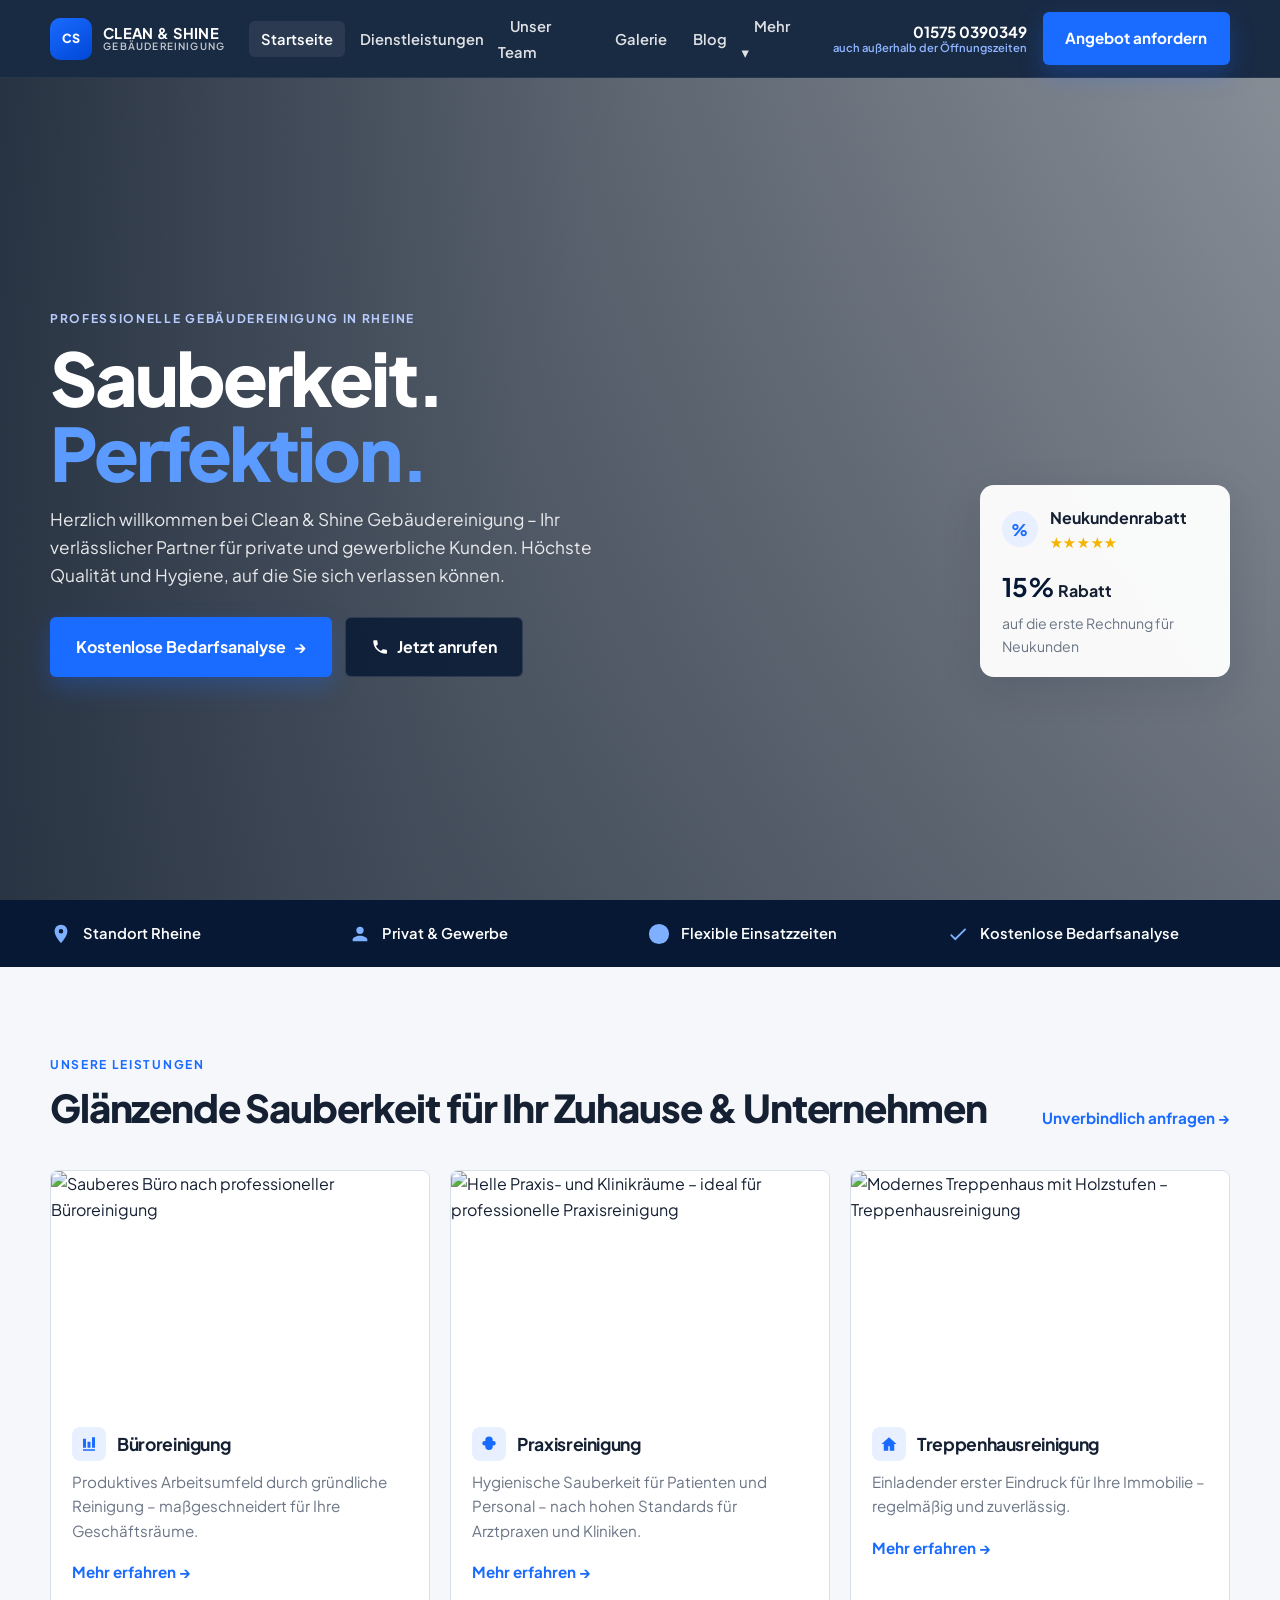
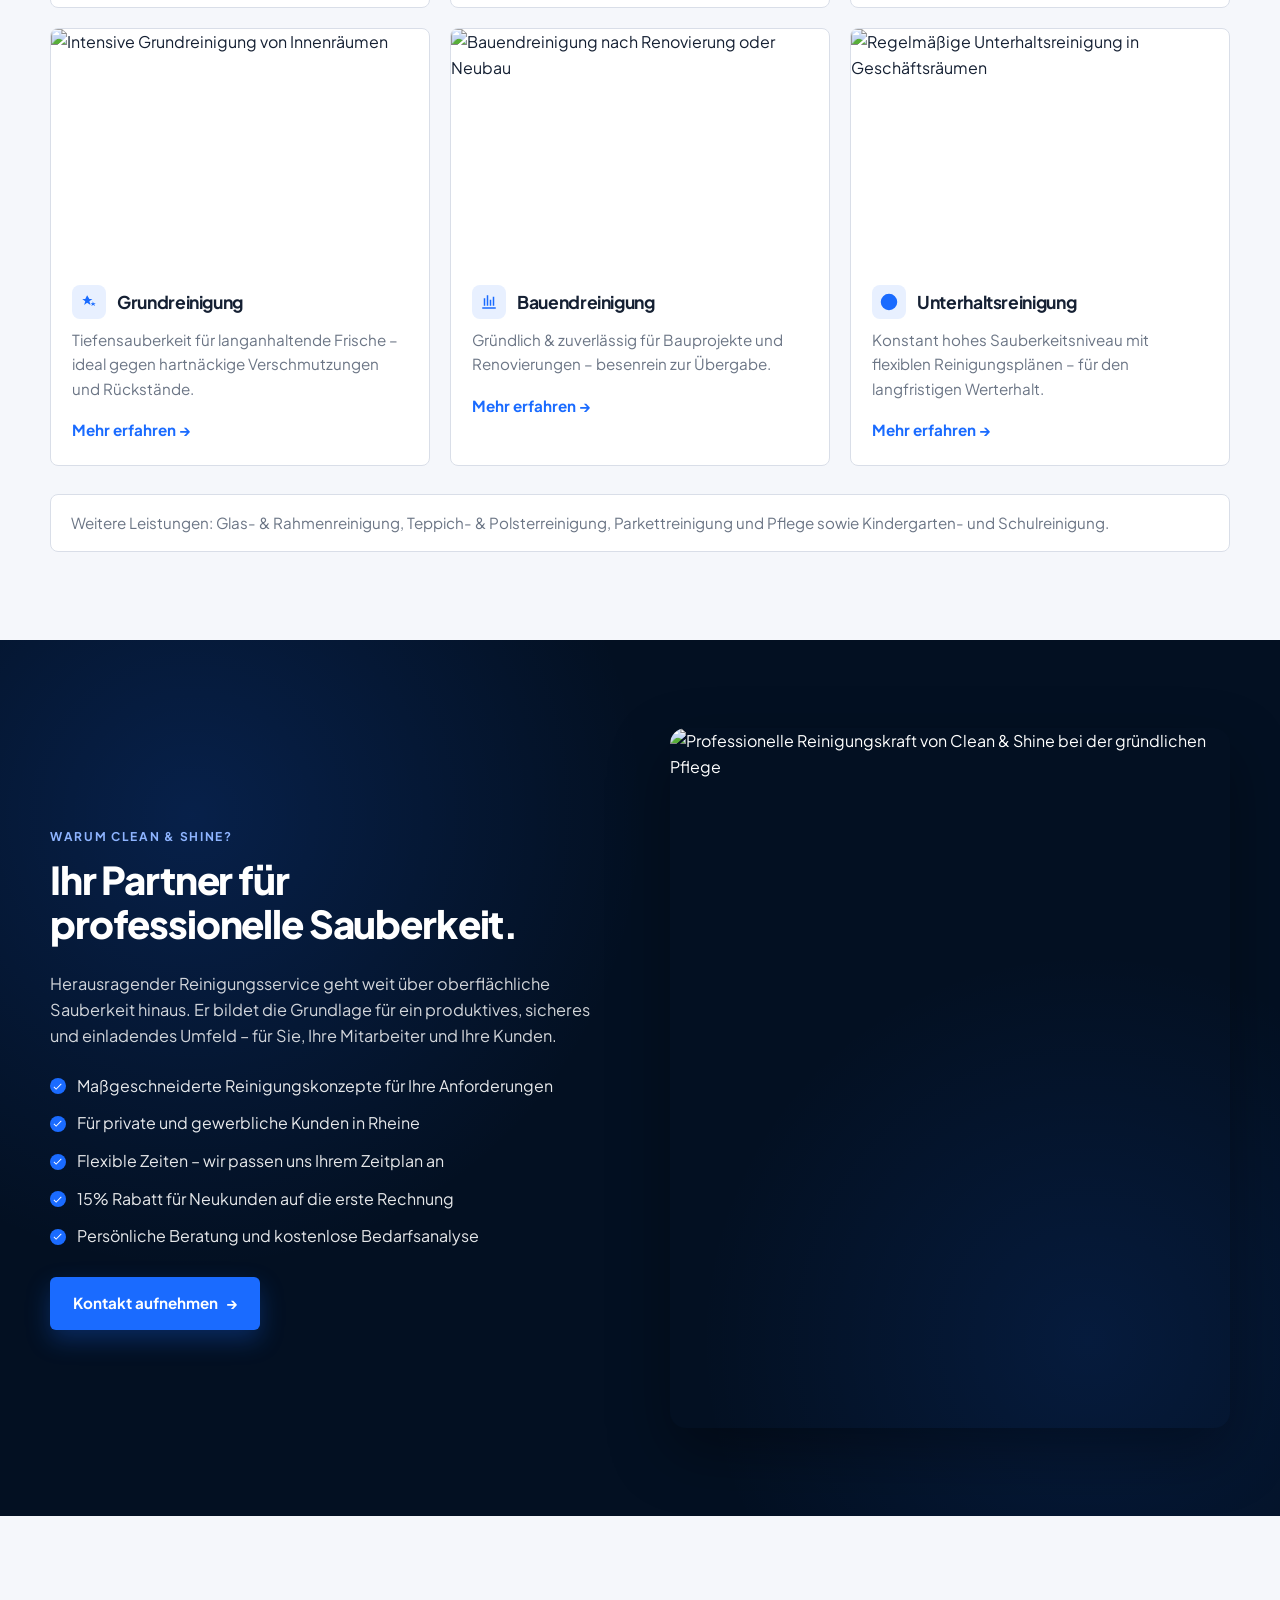
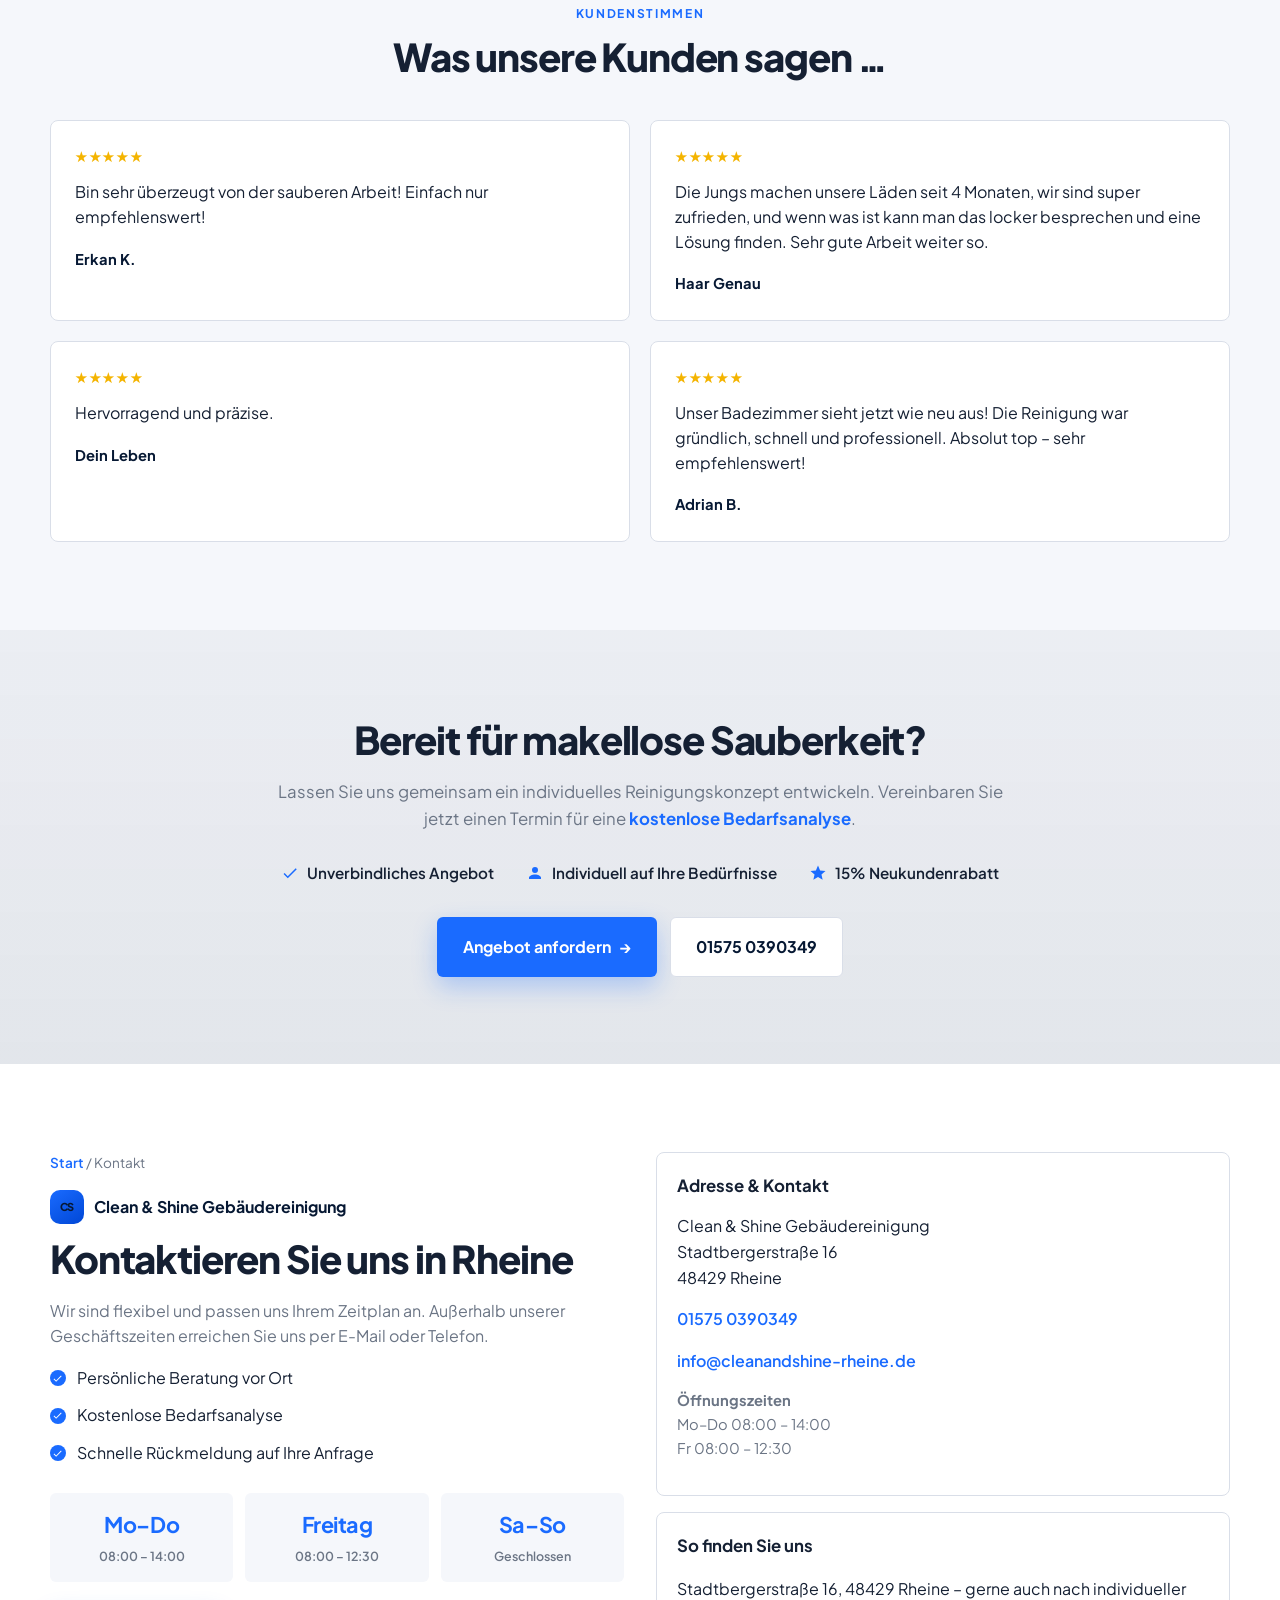
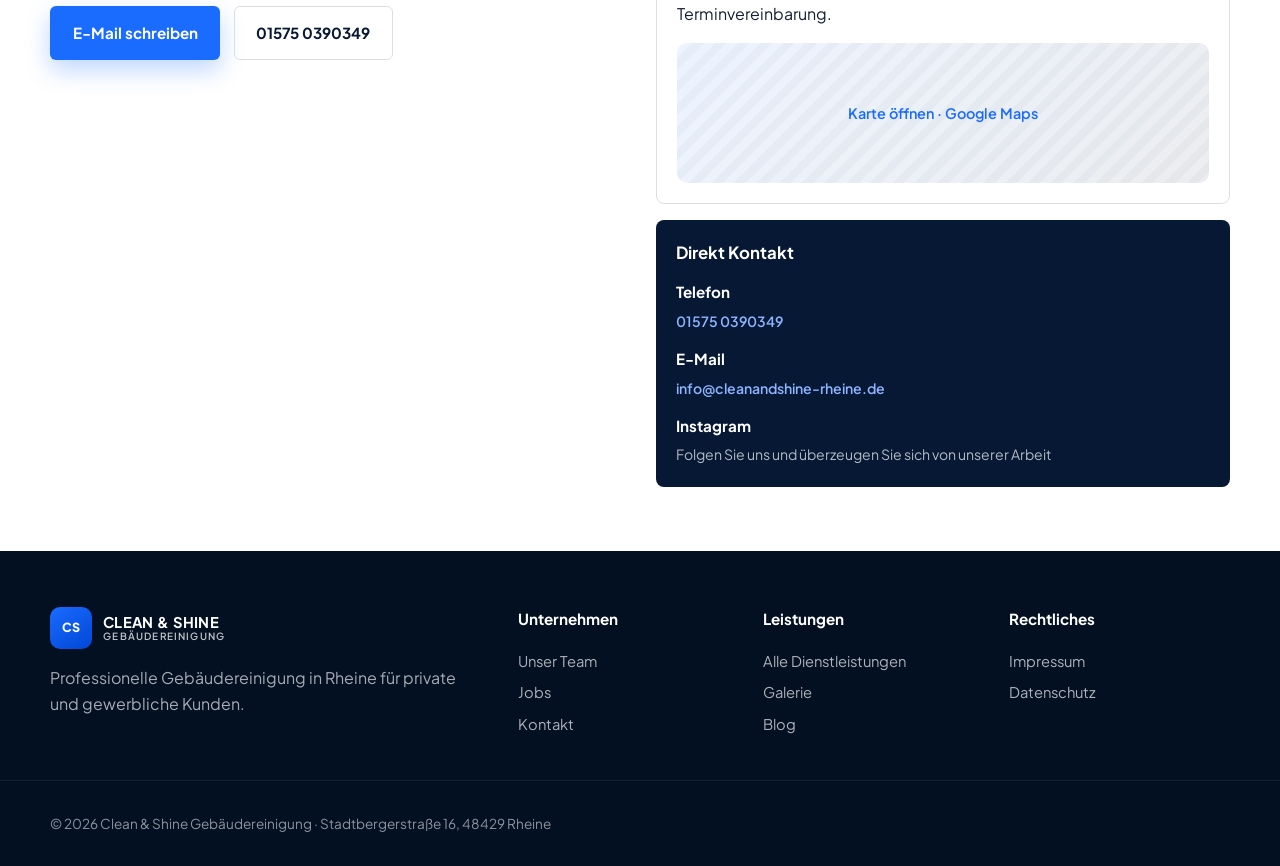
==== index.html @ 0c648551 "Initial Clean & Shine static website for Rheine. Co-authored-by: Cursor <cursoragent@cursor.com>" ====
<!DOCTYPE html>
<html lang="de">
<head>
  <meta charset="UTF-8">
  <meta name="viewport" content="width=device-width, initial-scale=1.0">
  <title>Clean &amp; Shine Gebäudereinigung Rheine | Professionelle Reinigung</title>
  <meta name="description" content="Clean &amp; Shine Gebäudereinigung in Rheine – Büro-, Praxis-, Treppenhaus-, Grund- und Bauendreinigung für private und gewerbliche Kunden. 15% Neukundenrabatt. Kostenlose Bedarfsanalyse.">
  <meta name="robots" content="index, follow">
  <link rel="canonical" href="https://www.cleanandshine-rheine.de/">
  <meta property="og:title" content="Clean &amp; Shine Gebäudereinigung Rheine | Sauberkeit. Perfektion.">
  <meta property="og:description" content="Professionelle Gebäudereinigung in Rheine für private und gewerbliche Kunden. Kostenlose Bedarfsanalyse anfordern.">
  <meta property="og:type" content="website">
  <meta property="og:locale" content="de_DE">
  <link rel="preconnect" href="https://fonts.googleapis.com">
  <link rel="preconnect" href="https://fonts.gstatic.com" crossorigin>
  <link href="https://fonts.googleapis.com/css2?family=Plus+Jakarta+Sans:wght@400;500;600;700;800&display=swap" rel="stylesheet">
  <link rel="stylesheet" href="css/styles.css">
</head>
<body>
  <a class="skip-link" href="#main">Zum Inhalt springen</a>

  <header class="site-header" id="top">
    <div class="container header-inner">
      <a class="logo" href="index.html" aria-label="Clean &amp; Shine Startseite">
        <span class="logo-mark" aria-hidden="true">CS</span>
        <span class="logo-text">
          <strong>CLEAN &amp; SHINE</strong>
          <span>GEBÄUDEREINIGUNG</span>
        </span>
      </a>

      <button class="nav-toggle" type="button" aria-expanded="false" aria-controls="mobile-panel" aria-label="Menü öffnen">
        <span></span><span></span><span></span>
      </button>

      <div class="mobile-panel" id="mobile-panel">
        <nav class="site-nav" id="site-nav" aria-label="Hauptnavigation">
          <ul>
            <li><a href="index.html" class="is-active">Startseite</a></li>
            <li><a href="dienstleistungen.html">Dienstleistungen</a></li>
            <li><a href="unser-team.html">Unser Team</a></li>
            <li><a href="galerie.html">Galerie</a></li>
            <li><a href="blog.html">Blog</a></li>
            <li class="has-dropdown">
              <a href="kontakt.html">Mehr <span aria-hidden="true">▾</span></a>
              <ul class="dropdown">
                <li><a href="jobs.html">Jobs</a></li>
                <li><a href="kontakt.html">Kontakt</a></li>
                <li><a href="impressum.html">Impressum</a></li>
                <li><a href="datenschutz.html">Datenschutz</a></li>
              </ul>
            </li>
          </ul>
        </nav>

        <div class="header-cta">
          <a class="header-phone" href="tel:+4915750390349">
            <span class="header-phone-number">01575 0390349</span>
            <span class="header-phone-note">auch außerhalb der Öffnungszeiten</span>
          </a>
          <a class="btn btn-primary" href="kontakt.html">Angebot anfordern</a>
        </div>
      </div>
    </div>
  </header>

  <main id="main">
    <section class="hero" aria-labelledby="hero-title">
      <div class="hero-media" aria-hidden="true">
        <img
          src="https://images.unsplash.com/photo-1497366754035-f200968a6e72?auto=format&fit=crop&w=2200&q=80"
          alt=""
          width="2200"
          height="1320"
          fetchpriority="high"
        >
        <div class="hero-overlay"></div>
      </div>

      <div class="container hero-content">
        <div class="hero-copy">
          <p class="eyebrow">Professionelle Gebäudereinigung in Rheine</p>
          <h1 id="hero-title">Sauberkeit. <em>Perfektion.</em></h1>
          <p class="hero-lead">
            Herzlich willkommen bei Clean &amp; Shine Gebäudereinigung – Ihr verlässlicher Partner
            für private und gewerbliche Kunden. Höchste Qualität und Hygiene, auf die Sie sich verlassen können.
          </p>
          <div class="hero-actions">
            <a class="btn btn-primary btn-lg" href="kontakt.html">Kostenlose Bedarfsanalyse <span aria-hidden="true">→</span></a>
            <a class="btn btn-dark btn-lg" href="tel:+4915750390349">
              <svg width="18" height="18" viewBox="0 0 24 24" fill="none" aria-hidden="true"><path d="M6.6 10.8c1.4 2.8 3.8 5.1 6.6 6.6l2.2-2.2c.3-.3.7-.4 1.1-.2 1.2.4 2.5.6 3.8.6.6 0 1 .4 1 1V20c0 .6-.4 1-1 1C10.6 21 3 13.4 3 4c0-.6.4-1 1-1h3.5c.6 0 1 .4 1 1 0 1.3.2 2.6.6 3.8.1.4 0 .8-.3 1.1L6.6 10.8z" fill="currentColor"/></svg>
              Jetzt anrufen
            </a>
          </div>
        </div>

        <aside class="review-card" aria-label="Neukundenangebot">
          <div class="review-card-top">
            <span class="google-g offer-mark" aria-hidden="true">%</span>
            <div>
              <strong>Neukundenrabatt</strong>
              <div class="stars" aria-label="5 von 5 Sternen">★★★★★</div>
            </div>
          </div>
          <p class="review-score"><span>15%</span> Rabatt</p>
          <p class="review-count">auf die erste Rechnung für Neukunden</p>
        </aside>
      </div>
    </section>

    <section class="trust-bar" aria-label="Highlights">
      <div class="container trust-grid trust-grid-4">
        <div class="trust-item">
          <svg viewBox="0 0 24 24" aria-hidden="true"><path d="M12 2C8.1 2 5 5.1 5 9c0 5.3 7 13 7 13s7-7.7 7-13c0-3.9-3.1-7-7-7zm0 9.5A2.5 2.5 0 1 1 14.5 9 2.5 2.5 0 0 1 12 11.5z"/></svg>
          <span>Standort Rheine</span>
        </div>
        <div class="trust-item">
          <svg viewBox="0 0 24 24" aria-hidden="true"><path d="M12 12a4 4 0 1 0-4-4 4 4 0 0 0 4 4zm0 2c-4 0-8 2-8 4v2h16v-2c0-2-4-4-8-4z"/></svg>
          <span>Privat &amp; Gewerbe</span>
        </div>
        <div class="trust-item">
          <svg viewBox="0 0 24 24" aria-hidden="true"><path d="M12 1a11 11 0 1 0 11 11A11 11 0 0 0 12 1zm1 11.6V6h-2v8h6v-2z"/></svg>
          <span>Flexible Einsatzzeiten</span>
        </div>
        <div class="trust-item">
          <svg viewBox="0 0 24 24" aria-hidden="true"><path d="M9 16.2 4.8 12l-1.4 1.4L9 19 21 7l-1.4-1.4z"/></svg>
          <span>Kostenlose Bedarfsanalyse</span>
        </div>
      </div>
    </section>

    <section class="services section" id="leistungen" aria-labelledby="services-title">
      <div class="container">
        <div class="section-head">
          <div>
            <p class="eyebrow">Unsere Leistungen</p>
            <h2 id="services-title">Glänzende Sauberkeit für Ihr Zuhause &amp; Unternehmen</h2>
          </div>
          <a class="text-link" href="kontakt.html">Unverbindlich anfragen <span aria-hidden="true">→</span></a>
        </div>

        <div class="services-grid">
          <article class="service-card">
            <div class="service-image">
              <img src="https://images.unsplash.com/photo-1497366216548-37526070297c?auto=format&fit=crop&w=800&q=80" alt="Sauberes Büro nach professioneller Büroreinigung" width="800" height="520" loading="lazy">
            </div>
            <div class="service-body">
              <div class="service-title-row">
                <span class="service-icon" aria-hidden="true">
                  <svg viewBox="0 0 24 24"><path d="M4 19h16v2H4v-2zm0-2h4V5H4v12zm6 0h4V9h-4v8zm6 0h4V3h-4v14z"/></svg>
                </span>
                <h3>Büroreinigung</h3>
              </div>
              <p>Produktives Arbeitsumfeld durch gründliche Reinigung – maßgeschneidert für Ihre Geschäftsräume.</p>
              <a class="text-link" href="kontakt.html">Mehr erfahren <span aria-hidden="true">→</span></a>
            </div>
          </article>

          <article class="service-card">
            <div class="service-image">
              <img src="https://images.unsplash.com/photo-1519494026892-80bbd2d6fd0d?auto=format&fit=crop&w=800&q=80" alt="Helle Praxis- und Klinikräume – ideal für professionelle Praxisreinigung" width="800" height="520" loading="lazy">
            </div>
            <div class="service-body">
              <div class="service-title-row">
                <span class="service-icon" aria-hidden="true">
                  <svg viewBox="0 0 24 24"><path d="M12 2a5 5 0 0 1 5 5v1h1a3 3 0 0 1 0 6h-1v1a5 5 0 0 1-10 0v-1H6a3 3 0 0 1 0-6h1V7a5 5 0 0 1 5-5z"/></svg>
                </span>
                <h3>Praxisreinigung</h3>
              </div>
              <p>Hygienische Sauberkeit für Patienten und Personal – nach hohen Standards für Arztpraxen und Kliniken.</p>
              <a class="text-link" href="kontakt.html">Mehr erfahren <span aria-hidden="true">→</span></a>
            </div>
          </article>

          <article class="service-card">
            <div class="service-image">
              <img src="https://images.pexels.com/photos/11884001/pexels-photo-11884001.jpeg?auto=compress&cs=tinysrgb&w=800" alt="Modernes Treppenhaus mit Holzstufen – Treppenhausreinigung" width="800" height="520" loading="lazy">
            </div>
            <div class="service-body">
              <div class="service-title-row">
                <span class="service-icon" aria-hidden="true">
                  <svg viewBox="0 0 24 24"><path d="M12 3 2 12h3v9h6v-6h2v6h6v-9h3L12 3z"/></svg>
                </span>
                <h3>Treppenhausreinigung</h3>
              </div>
              <p>Einladender erster Eindruck für Ihre Immobilie – regelmäßig und zuverlässig.</p>
              <a class="text-link" href="kontakt.html">Mehr erfahren <span aria-hidden="true">→</span></a>
            </div>
          </article>

          <article class="service-card">
            <div class="service-image">
              <img src="https://images.unsplash.com/photo-1584622650111-993a426fbf0a?auto=format&fit=crop&w=800&q=80" alt="Intensive Grundreinigung von Innenräumen" width="800" height="520" loading="lazy">
            </div>
            <div class="service-body">
              <div class="service-title-row">
                <span class="service-icon" aria-hidden="true">
                  <svg viewBox="0 0 24 24"><path d="M9.5 3 7 8H3l4 3-1.5 5L9.5 13 14 16l-1.5-5 4-3h-4L9.5 3zm7.5 8 1.2 2.5H21l-2 1.5.8 2.5-2.3-1.7-2.3 1.7.8-2.5-2-1.5h2.8L17 11z"/></svg>
                </span>
                <h3>Grundreinigung</h3>
              </div>
              <p>Tiefensauberkeit für langanhaltende Frische – ideal gegen hartnäckige Verschmutzungen und Rückstände.</p>
              <a class="text-link" href="kontakt.html">Mehr erfahren <span aria-hidden="true">→</span></a>
            </div>
          </article>

          <article class="service-card">
            <div class="service-image">
              <img src="https://images.unsplash.com/photo-1504307651254-35680f356dfd?auto=format&fit=crop&w=800&q=80" alt="Bauendreinigung nach Renovierung oder Neubau" width="800" height="520" loading="lazy">
            </div>
            <div class="service-body">
              <div class="service-title-row">
                <span class="service-icon" aria-hidden="true">
                  <svg viewBox="0 0 24 24"><path d="M3 21h18v-2H3v2zm2-4h2V7H5v10zm4 0h2V3H9v14zm4 0h2V9h-2v8zm4 0h2V5h-2v12z"/></svg>
                </span>
                <h3>Bauendreinigung</h3>
              </div>
              <p>Gründlich &amp; zuverlässig für Bauprojekte und Renovierungen – besenrein zur Übergabe.</p>
              <a class="text-link" href="kontakt.html">Mehr erfahren <span aria-hidden="true">→</span></a>
            </div>
          </article>

          <article class="service-card">
            <div class="service-image">
              <img src="https://images.unsplash.com/photo-1628177142898-93e36e4e3a50?auto=format&fit=crop&w=800&q=80" alt="Regelmäßige Unterhaltsreinigung in Geschäftsräumen" width="800" height="520" loading="lazy">
            </div>
            <div class="service-body">
              <div class="service-title-row">
                <span class="service-icon" aria-hidden="true">
                  <svg viewBox="0 0 24 24"><path d="M12 1a11 11 0 1 0 11 11A11 11 0 0 0 12 1zm1 11.6V6h-2v8h6v-2z"/></svg>
                </span>
                <h3>Unterhaltsreinigung</h3>
              </div>
              <p>Konstant hohes Sauberkeitsniveau mit flexiblen Reinigungsplänen – für den langfristigen Werterhalt.</p>
              <a class="text-link" href="kontakt.html">Mehr erfahren <span aria-hidden="true">→</span></a>
            </div>
          </article>
        </div>

        <div class="services-extra">
          <p>Weitere Leistungen: Glas- &amp; Rahmenreinigung, Teppich- &amp; Polsterreinigung, Parkettreinigung und Pflege sowie Kindergarten- und Schulreinigung.</p>
        </div>
      </div>
    </section>

    <section class="why section" id="warum" aria-labelledby="why-title">
      <div class="container why-grid why-grid-2">
        <div class="why-copy">
          <p class="eyebrow light">Warum Clean &amp; Shine?</p>
          <h2 id="why-title">Ihr Partner für<br>professionelle Sauberkeit.</h2>
          <p class="why-lead">
            Herausragender Reinigungsservice geht weit über oberflächliche Sauberkeit hinaus.
            Er bildet die Grundlage für ein produktives, sicheres und einladendes Umfeld –
            für Sie, Ihre Mitarbeiter und Ihre Kunden.
          </p>
          <ul class="checklist">
            <li>Maßgeschneiderte Reinigungskonzepte für Ihre Anforderungen</li>
            <li>Für private und gewerbliche Kunden in Rheine</li>
            <li>Flexible Zeiten – wir passen uns Ihrem Zeitplan an</li>
            <li>15% Rabatt für Neukunden auf die erste Rechnung</li>
            <li>Persönliche Beratung und kostenlose Bedarfsanalyse</li>
          </ul>
          <a class="btn btn-primary" href="kontakt.html">Kontakt aufnehmen <span aria-hidden="true">→</span></a>
        </div>

        <div class="why-visual">
          <img
            src="https://images.pexels.com/photos/4239110/pexels-photo-4239110.jpeg?auto=compress&cs=tinysrgb&w=900"
            alt="Professionelle Reinigungskraft von Clean &amp; Shine bei der gründlichen Pflege"
            width="900"
            height="700"
            loading="lazy"
          >
        </div>
      </div>
    </section>

    <section class="reviews section" id="stimmen" aria-labelledby="reviews-title">
      <div class="container">
        <div class="section-head centered">
          <div>
            <p class="eyebrow">Kundenstimmen</p>
            <h2 id="reviews-title">Was unsere Kunden sagen …</h2>
          </div>
        </div>

        <div class="reviews-grid">
          <blockquote class="review-tile">
            <div class="stars" aria-label="5 von 5 Sternen">★★★★★</div>
            <p>Bin sehr überzeugt von der sauberen Arbeit! Einfach nur empfehlenswert!</p>
            <cite>Erkan K.</cite>
          </blockquote>
          <blockquote class="review-tile">
            <div class="stars" aria-label="5 von 5 Sternen">★★★★★</div>
            <p>Die Jungs machen unsere Läden seit 4 Monaten, wir sind super zufrieden, und wenn was ist kann man das locker besprechen und eine Lösung finden. Sehr gute Arbeit weiter so.</p>
            <cite>Haar Genau</cite>
          </blockquote>
          <blockquote class="review-tile">
            <div class="stars" aria-label="5 von 5 Sternen">★★★★★</div>
            <p>Hervorragend und präzise.</p>
            <cite>Dein Leben</cite>
          </blockquote>
          <blockquote class="review-tile">
            <div class="stars" aria-label="5 von 5 Sternen">★★★★★</div>
            <p>Unser Badezimmer sieht jetzt wie neu aus! Die Reinigung war gründlich, schnell und professionell. Absolut top – sehr empfehlenswert!</p>
            <cite>Adrian B.</cite>
          </blockquote>
        </div>
      </div>
    </section>

    <section class="cta-banner section" id="cta" aria-labelledby="cta-title">
      <div class="container cta-inner">
        <h2 id="cta-title">Bereit für makellose Sauberkeit?</h2>
        <p>
          Lassen Sie uns gemeinsam ein individuelles Reinigungskonzept entwickeln.
          Vereinbaren Sie jetzt einen Termin für eine <strong>kostenlose Bedarfsanalyse</strong>.
        </p>
        <ul class="cta-perks">
          <li>
            <svg viewBox="0 0 24 24" aria-hidden="true"><path d="M9 16.2 4.8 12l-1.4 1.4L9 19 21 7l-1.4-1.4z"/></svg>
            Unverbindliches Angebot
          </li>
          <li>
            <svg viewBox="0 0 24 24" aria-hidden="true"><path d="M12 12a4 4 0 1 0-4-4 4 4 0 0 0 4 4zm0 2c-4 0-8 2-8 4v2h16v-2c0-2-4-4-8-4z"/></svg>
            Individuell auf Ihre Bedürfnisse
          </li>
          <li>
            <svg viewBox="0 0 24 24" aria-hidden="true"><path d="M12 17.3 18.2 21l-1.6-7.1L22 9.2l-7.2-.6L12 2 9.2 8.6 2 9.2l5.4 4.7L5.8 21z"/></svg>
            15% Neukundenrabatt
          </li>
        </ul>
        <div class="hero-actions" style="justify-content:center">
          <a class="btn btn-primary btn-lg" href="kontakt.html">Angebot anfordern <span aria-hidden="true">→</span></a>
          <a class="btn btn-outline btn-lg" href="tel:+4915750390349">01575 0390349</a>
        </div>
      </div>
    </section>

    <section class="location section" id="kontakt" aria-labelledby="location-title">
      <div class="container location-grid location-grid-2">
        <div class="location-intro">
          <nav class="breadcrumbs" aria-label="Brotkrumen">
            <a href="#top">Start</a> / <span>Kontakt</span>
          </nav>
          <div class="location-brand">
            <span class="logo-mark small" aria-hidden="true">CS</span>
            <span>Clean &amp; Shine Gebäudereinigung</span>
          </div>
          <h2 id="location-title">Kontaktieren Sie uns in Rheine</h2>
          <p>
            Wir sind flexibel und passen uns Ihrem Zeitplan an. Außerhalb unserer Geschäftszeiten
            erreichen Sie uns per E-Mail oder Telefon.
          </p>
          <ul class="checklist dark">
            <li>Persönliche Beratung vor Ort</li>
            <li>Kostenlose Bedarfsanalyse</li>
            <li>Schnelle Rückmeldung auf Ihre Anfrage</li>
          </ul>
          <div class="location-stats">
            <div><strong>Mo–Do</strong><span>08:00 – 14:00</span></div>
            <div><strong>Freitag</strong><span>08:00 – 12:30</span></div>
            <div><strong>Sa–So</strong><span>Geschlossen</span></div>
          </div>
          <div class="hero-actions">
            <a class="btn btn-primary" href="mailto:info@cleanandshine-rheine.de">E-Mail schreiben</a>
            <a class="btn btn-outline" href="tel:+4915750390349">01575 0390349</a>
          </div>
        </div>

        <div class="location-details">
          <div class="detail-card">
            <h3>Adresse &amp; Kontakt</h3>
            <address>
              Clean &amp; Shine Gebäudereinigung<br>
              Stadtbergerstraße 16<br>
              48429 Rheine
            </address>
            <p><a href="tel:+4915750390349">01575 0390349</a></p>
            <p><a href="mailto:info@cleanandshine-rheine.de">info@cleanandshine-rheine.de</a></p>
            <p class="hours">
              <strong>Öffnungszeiten</strong><br>
              Mo–Do 08:00 – 14:00<br>
              Fr 08:00 – 12:30
            </p>
          </div>

          <div class="detail-card map-card">
            <h3>So finden Sie uns</h3>
            <p>Stadtbergerstraße 16, 48429 Rheine – gerne auch nach individueller Terminvereinbarung.</p>
            <a
              class="map-placeholder"
              href="https://maps.google.com/?q=Stadtbergerstraße+16,+48429+Rheine"
              target="_blank"
              rel="noopener noreferrer"
              aria-label="Adresse in Google Maps öffnen"
            >
              <span>Karte öffnen · Google Maps</span>
            </a>
          </div>

          <aside class="other-locations">
            <h3>Direkt Kontakt</h3>
            <ul class="contact-list">
              <li>
                <div>
                  <strong>Telefon</strong>
                  <a href="tel:+4915750390349">01575 0390349</a>
                </div>
              </li>
              <li>
                <div>
                  <strong>E-Mail</strong>
                  <a href="mailto:info@cleanandshine-rheine.de">info@cleanandshine-rheine.de</a>
                </div>
              </li>
              <li>
                <div>
                  <strong>Instagram</strong>
                  <span>Folgen Sie uns und überzeugen Sie sich von unserer Arbeit</span>
                </div>
              </li>
            </ul>
          </aside>
        </div>
      </div>
    </section>
  </main>

  <footer class="site-footer">
    <div class="container footer-inner">
      <div class="footer-brand">
        <a class="logo" href="#top">
          <span class="logo-mark" aria-hidden="true">CS</span>
          <span class="logo-text">
            <strong>CLEAN &amp; SHINE</strong>
            <span>GEBÄUDEREINIGUNG</span>
          </span>
        </a>
        <p>Professionelle Gebäudereinigung in Rheine für private und gewerbliche Kunden.</p>
      </div>
      <div class="footer-cols">
        <div>
          <h3>Unternehmen</h3>
          <ul>
            <li><a href="unser-team.html">Unser Team</a></li>
            <li><a href="jobs.html">Jobs</a></li>
            <li><a href="kontakt.html">Kontakt</a></li>
          </ul>
        </div>
        <div>
          <h3>Leistungen</h3>
          <ul>
            <li><a href="dienstleistungen.html">Alle Dienstleistungen</a></li>
            <li><a href="galerie.html">Galerie</a></li>
            <li><a href="blog.html">Blog</a></li>
          </ul>
        </div>
        <div>
          <h3>Rechtliches</h3>
          <ul>
            <li><a href="impressum.html">Impressum</a></li>
            <li><a href="datenschutz.html">Datenschutz</a></li>
          </ul>
        </div>
      </div>
    </div>
    <div class="footer-bottom">
      <div class="container">
        <p>© <span id="year"></span> Clean &amp; Shine Gebäudereinigung · Stadtbergerstraße 16, 48429 Rheine</p>
      </div>
    </div>
  </footer>

  <script src="js/main.js" defer></script>
</body>
</html>
---- css/styles.css ----
:root {
  --navy: #061833;
  --navy-deep: #031022;
  --navy-mid: #0c2748;
  --blue: #1a6bff;
  --blue-hover: #0f57e0;
  --blue-soft: #e8f0ff;
  --white: #ffffff;
  --off-white: #f5f7fb;
  --gray: #6b7585;
  --gray-light: #d9dee8;
  --text: #152033;
  --radius: 8px;
  --radius-sm: 6px;
  --shadow: 0 12px 40px rgba(6, 24, 51, 0.12);
  --shadow-soft: 0 8px 24px rgba(6, 24, 51, 0.08);
  --container: 1180px;
  --header-h: 78px;
  --font: "Plus Jakarta Sans", system-ui, sans-serif;
  --ease: cubic-bezier(0.22, 1, 0.36, 1);
}

*,
*::before,
*::after {
  box-sizing: border-box;
}

html {
  scroll-behavior: smooth;
}

body {
  margin: 0;
  font-family: var(--font);
  color: var(--text);
  background: var(--white);
  line-height: 1.6;
  -webkit-font-smoothing: antialiased;
}

img {
  max-width: 100%;
  display: block;
}

a {
  color: inherit;
  text-decoration: none;
}

ul {
  margin: 0;
  padding: 0;
  list-style: none;
}

address {
  font-style: normal;
}

.skip-link {
  position: absolute;
  left: -9999px;
  top: 0;
  background: var(--blue);
  color: var(--white);
  padding: 0.75rem 1rem;
  z-index: 1000;
}

.skip-link:focus {
  left: 1rem;
  top: 1rem;
}

.container {
  width: min(100% - 2.5rem, var(--container));
  margin-inline: auto;
}

.section {
  padding: 5.5rem 0;
}

.eyebrow {
  margin: 0 0 0.75rem;
  font-size: 0.75rem;
  font-weight: 700;
  letter-spacing: 0.14em;
  text-transform: uppercase;
  color: var(--blue);
}

.eyebrow.light {
  color: #8eb4ff;
}

.section-head {
  display: flex;
  align-items: end;
  justify-content: space-between;
  gap: 1.5rem;
  margin-bottom: 2.5rem;
}

.section-head.centered {
  justify-content: center;
  text-align: center;
}

.section-head h2,
.why-copy h2,
.cta-inner h2,
.location-intro h2 {
  margin: 0;
  font-size: clamp(1.75rem, 3vw, 2.5rem);
  line-height: 1.15;
  letter-spacing: -0.03em;
  font-weight: 800;
}

.text-link {
  color: var(--blue);
  font-weight: 700;
  font-size: 0.95rem;
  white-space: nowrap;
  transition: color 0.2s ease;
}

.text-link:hover {
  color: var(--blue-hover);
}

.btn {
  display: inline-flex;
  align-items: center;
  justify-content: center;
  gap: 0.5rem;
  padding: 0.85rem 1.35rem;
  border-radius: var(--radius-sm);
  border: 1px solid transparent;
  font: inherit;
  font-weight: 700;
  font-size: 0.95rem;
  cursor: pointer;
  transition: background 0.2s ease, transform 0.2s var(--ease), box-shadow 0.2s ease;
}

.btn:hover {
  transform: translateY(-1px);
}

.btn-primary {
  background: var(--blue);
  color: var(--white);
  box-shadow: 0 10px 24px rgba(26, 107, 255, 0.28);
}

.btn-primary:hover {
  background: var(--blue-hover);
}

.btn-dark {
  background: rgba(6, 24, 51, 0.82);
  color: var(--white);
  border-color: rgba(255, 255, 255, 0.12);
}

.btn-dark:hover {
  background: rgba(6, 24, 51, 0.95);
}

.btn-outline {
  background: transparent;
  color: var(--navy);
  border-color: var(--gray-light);
}

.btn-outline:hover {
  border-color: var(--blue);
  color: var(--blue);
}

.btn-lg {
  padding: 1rem 1.55rem;
  font-size: 1rem;
}

/* Header */
.site-header {
  position: sticky;
  top: 0;
  z-index: 100;
  height: var(--header-h);
  background: rgba(6, 24, 51, 0.92);
  backdrop-filter: blur(14px);
  border-bottom: 1px solid rgba(255, 255, 255, 0.06);
}

.header-inner {
  height: 100%;
  display: flex;
  align-items: center;
  gap: 1.5rem;
}

.logo {
  display: inline-flex;
  align-items: center;
  gap: 0.7rem;
  color: var(--white);
  flex-shrink: 0;
}

.logo-mark {
  width: 42px;
  height: 42px;
  border-radius: 10px;
  display: grid;
  place-items: center;
  background: linear-gradient(145deg, var(--blue), #0047d6);
  font-weight: 800;
  font-size: 0.78rem;
  letter-spacing: -0.02em;
}

.logo-mark.small {
  width: 34px;
  height: 34px;
  font-size: 0.68rem;
}

.logo-text {
  display: flex;
  flex-direction: column;
  line-height: 1.05;
}

.logo-text strong {
  font-size: 0.92rem;
  letter-spacing: 0.02em;
}

.logo-text span {
  font-size: 0.62rem;
  letter-spacing: 0.12em;
  opacity: 0.75;
  font-weight: 600;
}

.mobile-panel {
  margin-left: auto;
  display: flex;
  align-items: center;
  gap: 1.5rem;
}

.site-nav {
  margin-left: 0;
}

.site-nav > ul {
  display: flex;
  align-items: center;
  gap: 0.15rem;
}

.site-nav a {
  color: rgba(255, 255, 255, 0.86);
  font-size: 0.92rem;
  font-weight: 600;
  padding: 0.55rem 0.75rem;
  border-radius: 6px;
  transition: color 0.2s ease, background 0.2s ease;
}

.site-nav a:hover,
.site-nav a.is-active {
  color: var(--white);
  background: rgba(255, 255, 255, 0.08);
}

.has-dropdown {
  position: relative;
}

.dropdown {
  position: absolute;
  top: calc(100% + 0.4rem);
  left: 0;
  min-width: 220px;
  padding: 0.5rem;
  background: var(--white);
  border-radius: var(--radius);
  box-shadow: var(--shadow);
  opacity: 0;
  visibility: hidden;
  transform: translateY(6px);
  transition: opacity 0.2s ease, transform 0.2s ease, visibility 0.2s;
}

.has-dropdown:hover .dropdown,
.has-dropdown:focus-within .dropdown {
  opacity: 1;
  visibility: visible;
  transform: translateY(0);
}

.dropdown a {
  display: block;
  color: var(--text);
  padding: 0.65rem 0.8rem;
}

.dropdown a:hover {
  background: var(--blue-soft);
  color: var(--blue);
}

.header-cta {
  display: flex;
  align-items: center;
  gap: 1rem;
  flex-shrink: 0;
}

.header-phone {
  display: none;
  flex-direction: column;
  align-items: flex-end;
  line-height: 1.15;
  color: var(--white);
}

.header-phone-number {
  font-weight: 700;
  font-size: 0.95rem;
}

.header-phone-note {
  font-size: 0.7rem;
  color: #8eb4ff;
  font-weight: 600;
}

.nav-toggle {
  display: none;
  margin-left: auto;
  width: 44px;
  height: 44px;
  border: 0;
  background: transparent;
  padding: 0;
  cursor: pointer;
}

.nav-toggle span {
  display: block;
  width: 22px;
  height: 2px;
  margin: 5px auto;
  background: var(--white);
  transition: transform 0.25s ease, opacity 0.25s ease;
}

.nav-toggle[aria-expanded="true"] span:nth-child(1) {
  transform: translateY(7px) rotate(45deg);
}

.nav-toggle[aria-expanded="true"] span:nth-child(2) {
  opacity: 0;
}

.nav-toggle[aria-expanded="true"] span:nth-child(3) {
  transform: translateY(-7px) rotate(-45deg);
}

@media (min-width: 1100px) {
  .header-phone {
    display: flex;
  }
}

/* Hero */
.hero {
  position: relative;
  min-height: calc(100vh - var(--header-h));
  min-height: calc(100svh - var(--header-h));
  display: flex;
  align-items: center;
  color: var(--white);
  overflow: hidden;
}

.hero-media {
  position: absolute;
  inset: 0;
}

.hero-media img {
  width: 100%;
  height: 100%;
  object-fit: cover;
  transform: scale(1.04);
  animation: heroZoom 18s var(--ease) infinite alternate;
}

.hero-overlay {
  position: absolute;
  inset: 0;
  background:
    linear-gradient(105deg, rgba(3, 16, 34, 0.82) 0%, rgba(3, 16, 34, 0.55) 42%, rgba(3, 16, 34, 0.28) 100%),
    linear-gradient(180deg, rgba(3, 16, 34, 0.2) 0%, rgba(3, 16, 34, 0.45) 100%);
}

@keyframes heroZoom {
  from { transform: scale(1.04); }
  to { transform: scale(1.1); }
}

.hero-content {
  position: relative;
  z-index: 1;
  display: grid;
  grid-template-columns: 1.3fr 0.7fr;
  gap: 2rem;
  align-items: end;
  padding-block: 5rem 4.5rem;
}

.hero-copy {
  max-width: 640px;
}

.hero .eyebrow {
  color: #b7ccff;
}

.hero h1 {
  margin: 0 0 1rem;
  font-size: clamp(2.8rem, 6vw, 4.6rem);
  line-height: 1.02;
  letter-spacing: -0.04em;
  font-weight: 800;
}

.hero h1 em {
  font-style: normal;
  color: #5b9bff;
}

.hero-lead {
  margin: 0 0 1.75rem;
  max-width: 34rem;
  font-size: 1.08rem;
  color: rgba(255, 255, 255, 0.88);
}

.hero-actions {
  display: flex;
  flex-wrap: wrap;
  gap: 0.85rem;
}

.review-card {
  justify-self: end;
  width: min(100%, 250px);
  padding: 1.25rem 1.35rem;
  border-radius: 14px;
  background: rgba(255, 255, 255, 0.96);
  color: var(--text);
  box-shadow: var(--shadow);
}

.review-card-top {
  display: flex;
  align-items: center;
  gap: 0.75rem;
  margin-bottom: 0.85rem;
}

.google-g {
  width: 36px;
  height: 36px;
  border-radius: 50%;
  display: grid;
  place-items: center;
  background: #fff;
  border: 1px solid var(--gray-light);
  color: #4285f4;
  font-weight: 800;
}

.offer-mark {
  color: var(--blue);
  background: var(--blue-soft);
  border-color: transparent;
}

.stars {
  color: #f4b400;
  letter-spacing: 0.05em;
  font-size: 0.9rem;
}

.review-score {
  margin: 0;
  font-weight: 700;
}

.review-score span {
  font-size: 1.6rem;
  color: var(--navy);
}

.review-count {
  margin: 0.25rem 0 0;
  color: var(--gray);
  font-size: 0.88rem;
}

/* Trust bar */
.trust-bar {
  background: var(--navy);
  color: var(--white);
  padding: 1.35rem 0;
}

.trust-grid {
  display: grid;
  grid-template-columns: repeat(5, 1fr);
  gap: 1rem;
}

.trust-grid-4 {
  grid-template-columns: repeat(4, 1fr);
}

.trust-item {
  display: flex;
  align-items: center;
  gap: 0.7rem;
  font-size: 0.92rem;
  font-weight: 600;
}

.trust-item svg {
  width: 22px;
  height: 22px;
  fill: #7eb0ff;
  flex-shrink: 0;
}

/* Services */
.services {
  background: var(--off-white);
}

.services-grid {
  display: grid;
  grid-template-columns: repeat(3, 1fr);
  gap: 1.25rem;
}

.service-card {
  background: var(--white);
  border: 1px solid var(--gray-light);
  border-radius: var(--radius);
  overflow: hidden;
  transition: transform 0.25s var(--ease), box-shadow 0.25s ease;
}

.service-card:hover {
  transform: translateY(-4px);
  box-shadow: var(--shadow-soft);
}

.service-image {
  aspect-ratio: 16 / 10;
  overflow: hidden;
}

.service-image img {
  width: 100%;
  height: 100%;
  object-fit: cover;
  transition: transform 0.5s var(--ease);
}

.service-card:hover .service-image img {
  transform: scale(1.05);
}

.service-body {
  padding: 1.25rem 1.3rem 1.4rem;
}

.service-title-row {
  display: flex;
  align-items: center;
  gap: 0.7rem;
  margin-bottom: 0.55rem;
}

.service-icon {
  width: 34px;
  height: 34px;
  border-radius: 8px;
  background: var(--blue-soft);
  color: var(--blue);
  display: grid;
  place-items: center;
  flex-shrink: 0;
}

.service-icon svg {
  width: 18px;
  height: 18px;
  fill: currentColor;
}

.service-body h3 {
  margin: 0;
  font-size: 1.1rem;
  letter-spacing: -0.02em;
}

.service-body p {
  margin: 0 0 1rem;
  color: var(--gray);
  font-size: 0.95rem;
}

.services-extra {
  margin-top: 1.75rem;
  padding: 1rem 1.25rem;
  border-radius: var(--radius);
  background: var(--white);
  border: 1px solid var(--gray-light);
  color: var(--gray);
  font-size: 0.95rem;
}

.services-extra p {
  margin: 0;
}

/* Why */
.why {
  background:
    radial-gradient(circle at 15% 20%, rgba(26, 107, 255, 0.18), transparent 35%),
    radial-gradient(circle at 85% 80%, rgba(26, 107, 255, 0.12), transparent 30%),
    var(--navy-deep);
  color: var(--white);
}

.why-grid {
  display: grid;
  grid-template-columns: 1fr 1.05fr 0.95fr;
  gap: 2rem;
  align-items: center;
}

.why-grid-2 {
  grid-template-columns: 1.1fr 0.9fr;
  gap: 3rem;
}

.why-copy h2 {
  margin-bottom: 1.5rem;
}

.why-lead {
  margin: 0 0 1.5rem;
  color: rgba(255, 255, 255, 0.82);
  font-size: 1.02rem;
  max-width: 34rem;
}

.checklist {
  display: grid;
  gap: 0.75rem;
  margin: 0 0 1.75rem;
}

.checklist li {
  position: relative;
  padding-left: 1.7rem;
  color: rgba(255, 255, 255, 0.9);
}

.checklist.dark li {
  color: var(--text);
}

.checklist li::before {
  content: "";
  position: absolute;
  left: 0;
  top: 0.35rem;
  width: 1rem;
  height: 1rem;
  border-radius: 50%;
  background: var(--blue) url("data:image/svg+xml,%3Csvg xmlns='http://www.w3.org/2000/svg' viewBox='0 0 24 24'%3E%3Cpath fill='white' d='M9 16.2 4.8 12l-1.4 1.4L9 19 21 7l-1.4-1.4z'/%3E%3C/svg%3E") center / 0.7rem no-repeat;
}

.why-visual {
  position: relative;
}

.why-visual img {
  width: 100%;
  border-radius: 16px;
  box-shadow: 0 24px 60px rgba(0, 0, 0, 0.35);
  object-fit: cover;
  aspect-ratio: 4 / 5;
}

.trust-panel h3 {
  margin: 0 0 1.25rem;
  font-size: 1.45rem;
  letter-spacing: -0.02em;
}

.logo-grid {
  display: grid;
  grid-template-columns: repeat(2, 1fr);
  gap: 0.75rem;
}

.logo-tile {
  background: var(--white);
  color: var(--navy);
  border-radius: 10px;
  min-height: 64px;
  display: grid;
  place-items: center;
  font-weight: 800;
  letter-spacing: 0.04em;
  font-size: 0.95rem;
}

.reviews {
  background: var(--off-white);
}

.reviews-grid {
  display: grid;
  grid-template-columns: repeat(2, 1fr);
  gap: 1.25rem;
}

.review-tile {
  margin: 0;
  padding: 1.5rem;
  background: var(--white);
  border: 1px solid var(--gray-light);
  border-radius: var(--radius);
}

.review-tile .stars {
  color: #f4b400;
  margin-bottom: 0.75rem;
  letter-spacing: 0.05em;
}

.review-tile p {
  margin: 0 0 1rem;
  color: var(--text);
  font-size: 1rem;
  line-height: 1.55;
}

.review-tile cite {
  font-style: normal;
  font-weight: 700;
  color: var(--navy);
  font-size: 0.92rem;
}

/* Results / Before-After */
.results {
  background: var(--white);
}

.ba-grid {
  display: grid;
  grid-template-columns: repeat(3, 1fr);
  gap: 1.25rem;
}

.ba-slider {
  margin: 0;
}

.ba-frame {
  position: relative;
  overflow: hidden;
  border-radius: 12px;
  aspect-ratio: 4 / 3;
  user-select: none;
  touch-action: none;
  cursor: ew-resize;
  background: var(--navy);
}

.ba-frame img {
  width: 100%;
  height: 100%;
  object-fit: cover;
  pointer-events: none;
}

.ba-after {
  position: absolute;
  inset: 0;
}

.ba-before-wrap {
  position: absolute;
  inset: 0 auto 0 0;
  width: 50%;
  overflow: hidden;
  border-right: 2px solid var(--white);
}

.ba-before {
  position: absolute;
  top: 0;
  left: 0;
  height: 100%;
  width: 100%;
  max-width: none;
  object-fit: cover;
}

.ba-handle {
  position: absolute;
  top: 0;
  bottom: 0;
  left: 50%;
  width: 44px;
  transform: translateX(-50%);
  display: grid;
  place-items: center;
  z-index: 2;
}

.ba-handle span {
  width: 42px;
  height: 42px;
  border-radius: 50%;
  background: var(--white);
  box-shadow: var(--shadow-soft);
  position: relative;
}

.ba-handle span::before,
.ba-handle span::after {
  content: "";
  position: absolute;
  top: 50%;
  width: 0;
  height: 0;
  border-top: 6px solid transparent;
  border-bottom: 6px solid transparent;
  transform: translateY(-50%);
}

.ba-handle span::before {
  left: 10px;
  border-right: 7px solid var(--navy);
}

.ba-handle span::after {
  right: 10px;
  border-left: 7px solid var(--navy);
}

.ba-label {
  position: absolute;
  bottom: 0.85rem;
  z-index: 2;
  padding: 0.3rem 0.65rem;
  border-radius: 999px;
  background: rgba(6, 24, 51, 0.72);
  color: var(--white);
  font-size: 0.72rem;
  font-weight: 700;
  letter-spacing: 0.04em;
  text-transform: uppercase;
}

.ba-label-before { left: 0.85rem; }
.ba-label-after { right: 0.85rem; }

.ba-slider figcaption {
  margin-top: 0.75rem;
  font-weight: 700;
  text-align: center;
}

/* CTA */
.cta-banner {
  background:
    linear-gradient(180deg, rgba(6, 24, 51, 0.04), rgba(6, 24, 51, 0.08)),
    var(--off-white);
  text-align: center;
}

.cta-inner {
  max-width: 760px;
}

.cta-inner p {
  color: var(--gray);
  font-size: 1.05rem;
}

.cta-inner strong {
  color: var(--blue);
}

.cta-perks {
  display: flex;
  flex-wrap: wrap;
  justify-content: center;
  gap: 1.25rem 2rem;
  margin: 1.75rem 0 2rem;
}

.cta-perks li {
  display: inline-flex;
  align-items: center;
  gap: 0.5rem;
  font-weight: 600;
  font-size: 0.95rem;
}

.cta-perks svg {
  width: 18px;
  height: 18px;
  fill: var(--blue);
}

.cta-banner .btn-outline {
  background: var(--white);
}

.legal-page {
  background: var(--off-white);
  min-height: 70vh;
}

.legal-inner {
  max-width: 760px;
}

.legal-inner h1 {
  margin: 0 0 1.5rem;
  font-size: clamp(2rem, 4vw, 2.75rem);
  letter-spacing: -0.03em;
}

.legal-card {
  background: var(--white);
  border: 1px solid var(--gray-light);
  border-radius: var(--radius);
  padding: 1.75rem;
}

.legal-card h2 {
  margin: 1.5rem 0 0.5rem;
  font-size: 1.05rem;
}

.legal-card h2:first-child {
  margin-top: 0;
}

.legal-card a {
  color: var(--blue);
  font-weight: 600;
}

.legal-back {
  margin-top: 1.75rem;
}

/* Location */
.location {
  background: var(--white);
  padding-bottom: 4rem;
}

.location-grid {
  display: grid;
  grid-template-columns: 1.1fr 0.85fr 1.05fr;
  gap: 1.5rem;
  align-items: start;
}

.location-grid-2 {
  grid-template-columns: 1fr 1fr;
  gap: 2rem;
}

.breadcrumbs {
  font-size: 0.85rem;
  color: var(--gray);
  margin-bottom: 1rem;
}

.breadcrumbs a {
  color: var(--blue);
  font-weight: 600;
}

.location-brand {
  display: inline-flex;
  align-items: center;
  gap: 0.6rem;
  margin-bottom: 0.85rem;
  font-weight: 700;
  color: var(--navy);
}

.location-intro p {
  color: var(--gray);
}

.location-stats {
  display: grid;
  grid-template-columns: repeat(3, 1fr);
  gap: 0.75rem;
  margin: 1.5rem 0;
}

.location-stats div {
  background: var(--off-white);
  border-radius: var(--radius-sm);
  padding: 0.9rem 0.75rem;
  text-align: center;
}

.location-stats strong {
  display: block;
  font-size: 1.35rem;
  color: var(--blue);
  letter-spacing: -0.02em;
}

.location-stats span {
  font-size: 0.78rem;
  color: var(--gray);
  font-weight: 600;
}

.location-photo img {
  width: 100%;
  height: 100%;
  min-height: 520px;
  object-fit: cover;
  border-radius: 14px;
}

.location-details {
  display: grid;
  gap: 1rem;
}

.detail-card {
  border: 1px solid var(--gray-light);
  border-radius: var(--radius);
  padding: 1.25rem;
  background: var(--white);
}

.detail-card h3,
.other-locations h3 {
  margin: 0 0 0.85rem;
  font-size: 1.05rem;
}

.detail-card a {
  color: var(--blue);
  font-weight: 600;
}

.hours {
  margin-top: 0.85rem;
  color: var(--gray);
  font-size: 0.92rem;
}

.map-placeholder {
  margin-top: 0.85rem;
  min-height: 140px;
  border-radius: 10px;
  display: grid;
  place-items: center;
  background:
    linear-gradient(135deg, rgba(26, 107, 255, 0.08), rgba(6, 24, 51, 0.08)),
    repeating-linear-gradient(
      -45deg,
      transparent,
      transparent 8px,
      rgba(6, 24, 51, 0.03) 8px,
      rgba(6, 24, 51, 0.03) 16px
    );
  color: var(--navy);
  font-weight: 700;
  font-size: 0.9rem;
  transition: transform 0.2s ease, box-shadow 0.2s ease;
}

a.map-placeholder:hover {
  transform: translateY(-2px);
  box-shadow: var(--shadow-soft);
}

.contact-list {
  display: grid;
  gap: 1rem;
}

.contact-list strong {
  display: block;
  margin-bottom: 0.2rem;
}

.contact-list span {
  color: rgba(255, 255, 255, 0.7);
  font-size: 0.88rem;
}

.other-locations {
  background: var(--navy);
  color: var(--white);
  border-radius: var(--radius);
  padding: 1.25rem;
}

.other-locations ul {
  display: grid;
  gap: 0.85rem;
}

.other-locations li {
  display: flex;
  align-items: center;
  gap: 0.75rem;
}

.other-locations img {
  width: 48px;
  height: 48px;
  border-radius: 8px;
  object-fit: cover;
}

.other-locations strong {
  display: block;
  font-size: 0.95rem;
}

.other-locations a {
  color: #8eb4ff;
  font-size: 0.88rem;
  font-weight: 600;
}

/* Footer */
.site-footer {
  background: var(--navy-deep);
  color: rgba(255, 255, 255, 0.82);
  padding-top: 3.5rem;
}

.footer-inner {
  display: grid;
  grid-template-columns: 1.2fr 2fr;
  gap: 2.5rem;
  padding-bottom: 2.5rem;
}

.footer-brand p {
  margin: 1rem 0 0;
  max-width: 28rem;
  color: rgba(255, 255, 255, 0.65);
}

.footer-cols {
  display: grid;
  grid-template-columns: repeat(3, 1fr);
  gap: 1.5rem;
}

.footer-cols h3 {
  margin: 0 0 0.9rem;
  color: var(--white);
  font-size: 0.95rem;
}

.footer-cols a {
  display: inline-block;
  padding: 0.25rem 0;
  color: rgba(255, 255, 255, 0.68);
  font-size: 0.92rem;
}

.footer-cols a:hover {
  color: var(--white);
}

.footer-bottom {
  border-top: 1px solid rgba(255, 255, 255, 0.08);
  padding: 1.1rem 0;
  font-size: 0.85rem;
  color: rgba(255, 255, 255, 0.55);
}

/* Responsive */
@media (max-width: 1100px) {
  .hero-content,
  .why-grid,
  .why-grid-2,
  .location-grid,
  .location-grid-2,
  .reviews-grid {
    grid-template-columns: 1fr;
  }

  .trust-grid-4 {
    grid-template-columns: repeat(2, 1fr);
  }

  .review-card {
    justify-self: start;
  }

  .why-visual img {
    max-height: 420px;
    aspect-ratio: 16 / 10;
  }

  .location-photo img {
    min-height: 320px;
  }

  .services-grid,
  .ba-grid {
    grid-template-columns: repeat(2, 1fr);
  }

  .trust-grid {
    grid-template-columns: repeat(3, 1fr);
  }
}

@media (max-width: 860px) {
  .nav-toggle {
    display: block;
  }

  .mobile-panel {
    display: none;
    margin-left: 0;
  }

  .mobile-panel.is-open {
    display: block;
    position: absolute;
    top: var(--header-h);
    left: 0;
    right: 0;
    background: var(--navy);
    padding: 1rem 1.25rem 1.5rem;
    border-bottom: 1px solid rgba(255, 255, 255, 0.08);
  }

  .site-nav.is-open {
    display: block;
    position: static;
    padding: 0;
    border: 0;
    background: transparent;
  }

  .site-nav.is-open > ul {
    flex-direction: column;
    align-items: stretch;
  }

  .site-nav.is-open .dropdown {
    position: static;
    opacity: 1;
    visibility: visible;
    transform: none;
    background: transparent;
    box-shadow: none;
    padding: 0 0 0 0.75rem;
  }

  .site-nav.is-open .dropdown a {
    color: rgba(255, 255, 255, 0.75);
  }

  .header-cta.is-open {
    display: flex;
    flex-direction: column;
    align-items: stretch;
    gap: 0.75rem;
    position: static;
    margin-top: 1rem;
    padding: 0;
    background: transparent;
  }

  .header-phone {
    display: flex;
    align-items: flex-start;
  }

  .section-head {
    flex-direction: column;
    align-items: flex-start;
  }

  .footer-inner,
  .footer-cols {
    grid-template-columns: 1fr;
  }
}

@media (max-width: 700px) {
  .services-grid,
  .ba-grid,
  .trust-grid,
  .logo-grid,
  .location-stats {
    grid-template-columns: 1fr;
  }

  .trust-grid {
    gap: 0.85rem;
  }

  .hero-content {
    padding-block: 3.5rem 3rem;
  }

  .hero h1 {
    font-size: clamp(2.4rem, 12vw, 3.2rem);
  }

  .cta-perks {
    flex-direction: column;
    align-items: center;
  }

  .hero-actions .btn {
    width: 100%;
  }
}

@media (prefers-reduced-motion: reduce) {
  html { scroll-behavior: auto; }
  .hero-media img,
  .hero-copy,
  .review-card,
  .service-card,
  .service-image img,
  .reveal {
    animation: none !important;
    transition: none !important;
    opacity: 1 !important;
    transform: none !important;
    filter: none !important;
  }
}

/* Minimal scroll reveals */
.reveal {
  opacity: 0;
  transform: translateY(18px);
  filter: blur(2px);
  transition:
    opacity 0.7s var(--ease),
    transform 0.7s var(--ease),
    filter 0.7s var(--ease);
  transition-delay: var(--reveal-delay, 0ms);
  will-change: opacity, transform;
}

.reveal.is-visible {
  opacity: 1;
  transform: translateY(0);
  filter: blur(0);
}

.reveal-left {
  transform: translateX(-18px);
}

.reveal-right {
  transform: translateX(18px);
}

.reveal-left.is-visible,
.reveal-right.is-visible {
  transform: translateX(0) translateY(0);
}

.reveal-scale {
  transform: translateY(12px) scale(0.98);
}

.reveal-scale.is-visible {
  transform: translateY(0) scale(1);
}

.trust-bar.reveal,
.cta-banner.reveal {
  transform: translateY(10px);
  filter: none;
}

/* Subpages */
.page-hero {
  background:
    radial-gradient(circle at 80% 0%, rgba(26, 107, 255, 0.18), transparent 40%),
    var(--navy);
  color: var(--white);
  padding: 4.5rem 0 3.5rem;
}

.page-hero .breadcrumbs {
  color: rgba(255, 255, 255, 0.7);
  margin-bottom: 1.25rem;
}

.page-hero .breadcrumbs a {
  color: #8eb4ff;
}

.page-hero .eyebrow {
  color: #8eb4ff;
}

.page-hero h1 {
  margin: 0 0 0.85rem;
  font-size: clamp(2.1rem, 4vw, 3.2rem);
  letter-spacing: -0.03em;
  line-height: 1.1;
}

.page-lead {
  margin: 0;
  max-width: 40rem;
  color: rgba(255, 255, 255, 0.82);
  font-size: 1.08rem;
}

.prose-intro {
  max-width: 48rem;
  margin-bottom: 2.5rem;
  color: var(--gray);
  font-size: 1.05rem;
}

.service-detail-list {
  display: grid;
  gap: 1.5rem;
}

.section:has(.service-detail-list),
.section:has(.blog-list),
.section:has(.contact-layout),
.section:has(.gallery-grid) {
  background: var(--off-white);
}

.service-detail {
  display: grid;
  grid-template-columns: 0.9fr 1.1fr;
  gap: 0;
  background: var(--white);
  border: 1px solid var(--gray-light);
  border-radius: var(--radius);
  overflow: hidden;
}

.service-detail:nth-child(even) .service-detail-media {
  order: 2;
}

.service-detail-media img {
  width: 100%;
  height: 100%;
  min-height: 260px;
  object-fit: cover;
}

.service-detail-body {
  padding: 1.75rem 1.85rem;
  display: flex;
  flex-direction: column;
  justify-content: center;
}

.service-detail-body h2 {
  margin: 0 0 0.75rem;
  font-size: 1.45rem;
  letter-spacing: -0.02em;
}

.service-detail-body p {
  margin: 0 0 1rem;
  color: var(--gray);
}

.split-content {
  display: grid;
  grid-template-columns: 1.05fr 0.95fr;
  gap: 2.5rem;
  align-items: center;
}

.split-copy h2 {
  margin: 0 0 1rem;
  font-size: clamp(1.6rem, 3vw, 2.2rem);
  letter-spacing: -0.03em;
}

.split-copy p {
  color: var(--gray);
}

.split-media img {
  width: 100%;
  border-radius: 14px;
  object-fit: cover;
  aspect-ratio: 4 / 3;
  box-shadow: var(--shadow-soft);
}

.gallery-grid {
  grid-template-columns: repeat(2, 1fr);
}

.blog-list {
  display: grid;
  gap: 1.5rem;
  max-width: 860px;
}

.blog-card {
  display: grid;
  grid-template-columns: 0.9fr 1.1fr;
  gap: 0;
  background: var(--white);
  border: 1px solid var(--gray-light);
  border-radius: var(--radius);
  overflow: hidden;
}

.blog-card-media img {
  width: 100%;
  height: 100%;
  min-height: 220px;
  object-fit: cover;
}

.blog-card-body {
  padding: 1.5rem 1.6rem;
}

.blog-card-body time {
  display: block;
  color: var(--blue);
  font-size: 0.82rem;
  font-weight: 700;
  margin-bottom: 0.55rem;
}

.blog-card-body h2 {
  margin: 0 0 0.7rem;
  font-size: 1.35rem;
  letter-spacing: -0.02em;
}

.blog-card-body h2 a:hover {
  color: var(--blue);
}

.blog-card-body p {
  color: var(--gray);
  margin: 0 0 1rem;
}

.blog-post .prose {
  max-width: 760px;
}

.blog-post h1 {
  margin: 0 0 1.25rem;
  font-size: clamp(1.9rem, 3.5vw, 2.8rem);
  letter-spacing: -0.03em;
  line-height: 1.15;
}

.blog-hero-img {
  width: 100%;
  border-radius: 14px;
  margin: 0 0 1.75rem;
  aspect-ratio: 16 / 9;
  object-fit: cover;
}

.prose h2 {
  margin: 2rem 0 0.75rem;
  font-size: 1.25rem;
}

.prose p,
.prose li {
  color: var(--text);
  line-height: 1.7;
}

.prose ul {
  margin: 0 0 1rem;
  padding-left: 1.2rem;
  list-style: disc;
}

.prose a {
  color: var(--blue);
  font-weight: 600;
}

.contact-layout {
  display: grid;
  grid-template-columns: 1.15fr 0.85fr;
  gap: 1.5rem;
  align-items: start;
}

.contact-form {
  background: var(--white);
  border: 1px solid var(--gray-light);
  border-radius: var(--radius);
  padding: 1.75rem;
  display: grid;
  gap: 1rem;
}

.form-row {
  display: grid;
  gap: 0.4rem;
}

.form-row label {
  font-weight: 700;
  font-size: 0.9rem;
}

.form-row input,
.form-row textarea {
  width: 100%;
  border: 1px solid var(--gray-light);
  border-radius: var(--radius-sm);
  padding: 0.85rem 0.95rem;
  font: inherit;
  color: var(--text);
  background: var(--off-white);
  transition: border-color 0.2s ease, box-shadow 0.2s ease;
}

.form-row input:focus,
.form-row textarea:focus {
  outline: none;
  border-color: var(--blue);
  box-shadow: 0 0 0 3px rgba(26, 107, 255, 0.15);
  background: var(--white);
}

.form-check {
  display: flex;
  gap: 0.7rem;
  align-items: flex-start;
  font-size: 0.88rem;
  color: var(--gray);
  line-height: 1.45;
}

.form-check input {
  margin-top: 0.2rem;
}

.contact-aside {
  display: grid;
  gap: 1rem;
}

.hours-list {
  display: grid;
  gap: 0.65rem;
  margin-top: 1rem;
}

.hours-list li {
  display: flex;
  justify-content: space-between;
  gap: 1rem;
  padding-bottom: 0.55rem;
  border-bottom: 1px solid var(--gray-light);
  font-size: 0.95rem;
}

.hours-list li:last-child {
  border-bottom: 0;
  padding-bottom: 0;
}

.hours-list span {
  color: var(--gray);
}

@media (max-width: 900px) {
  .service-detail,
  .service-detail:nth-child(even),
  .split-content,
  .blog-card,
  .contact-layout,
  .gallery-grid {
    grid-template-columns: 1fr;
  }

  .service-detail:nth-child(even) .service-detail-media {
    order: 0;
  }
}
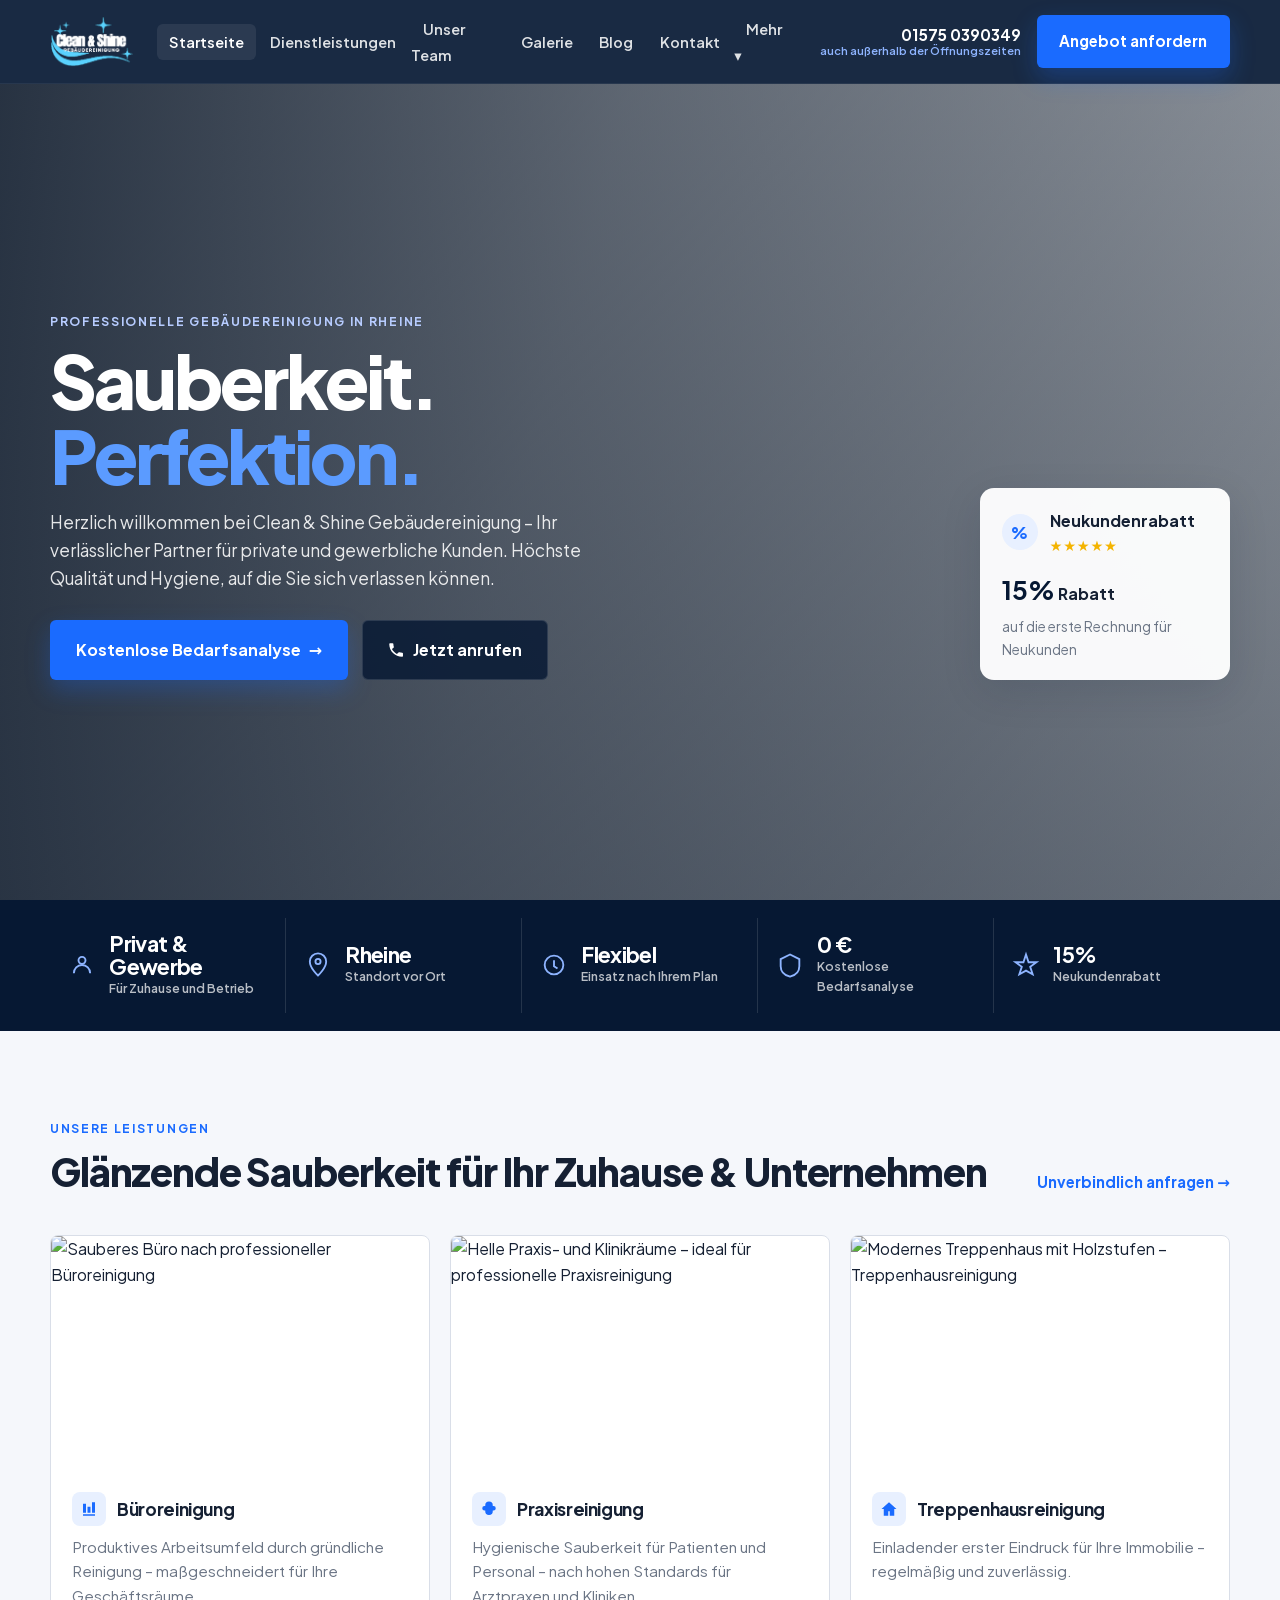
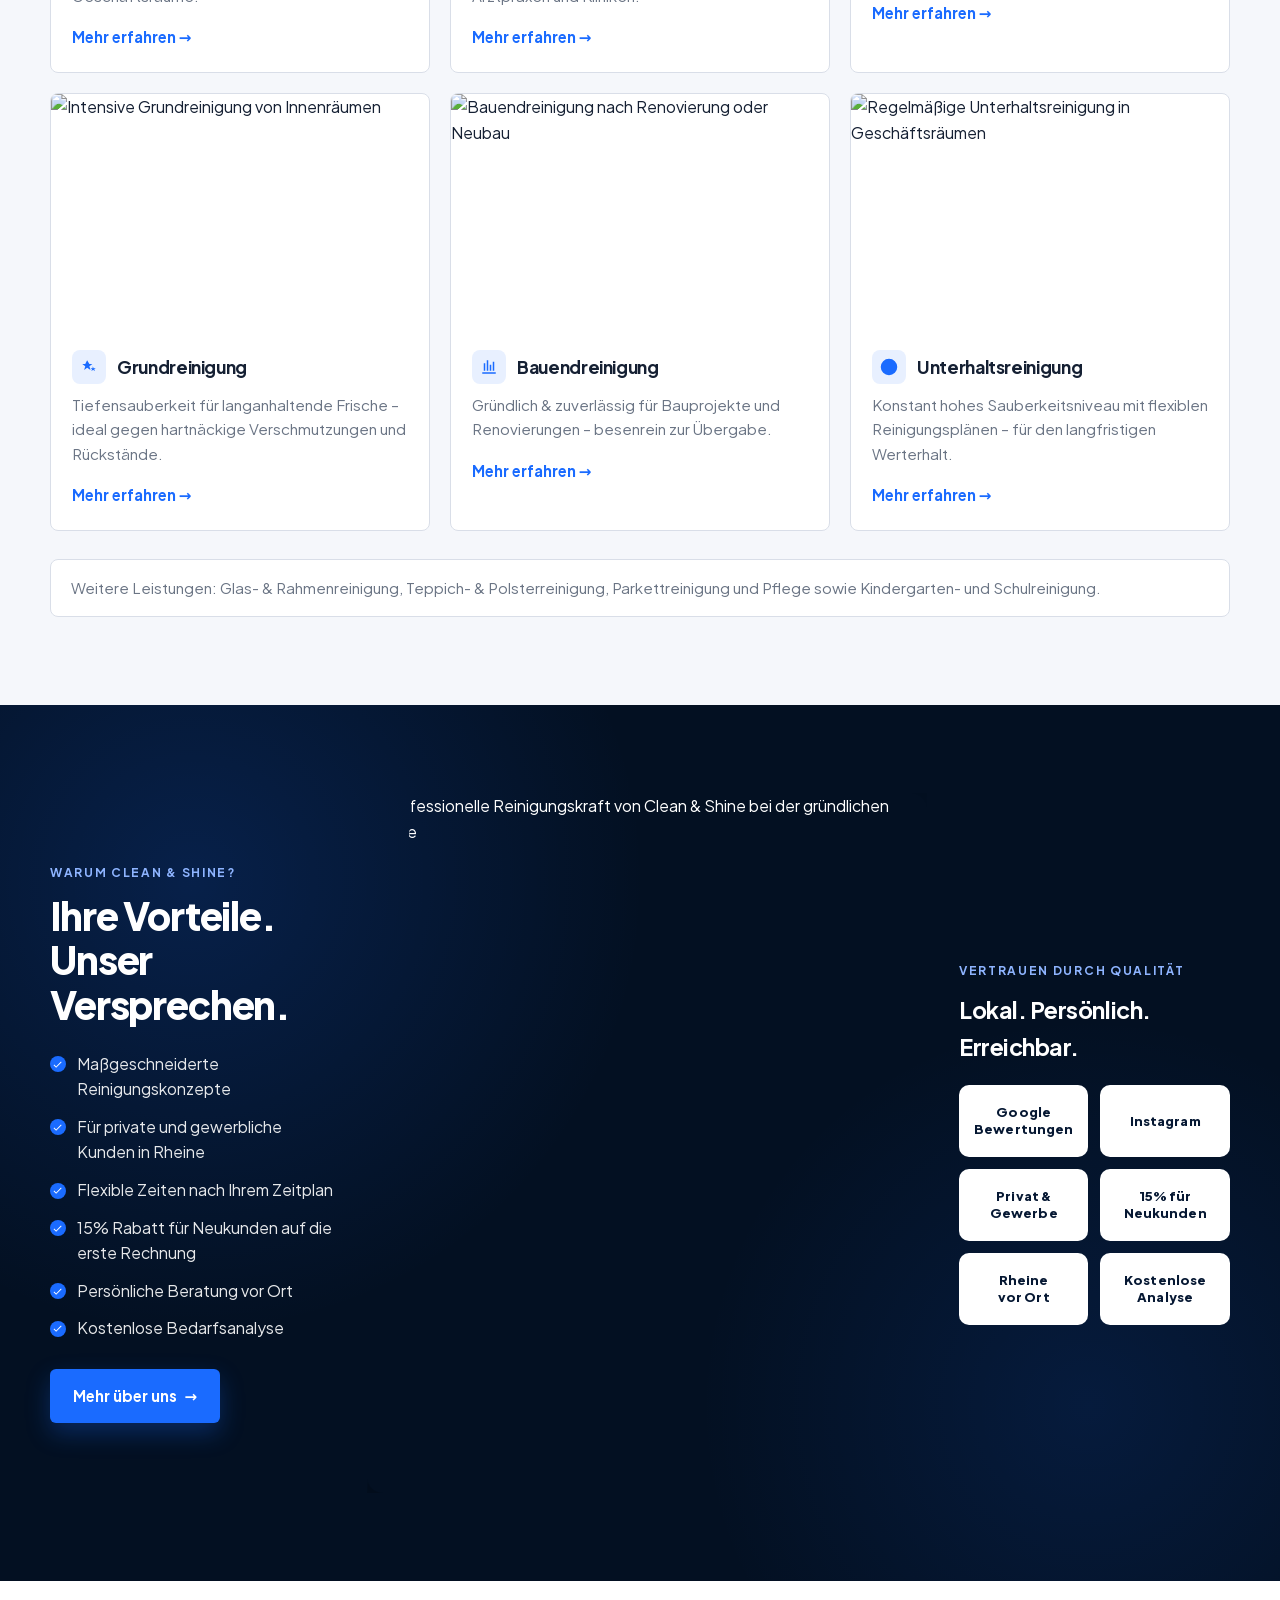
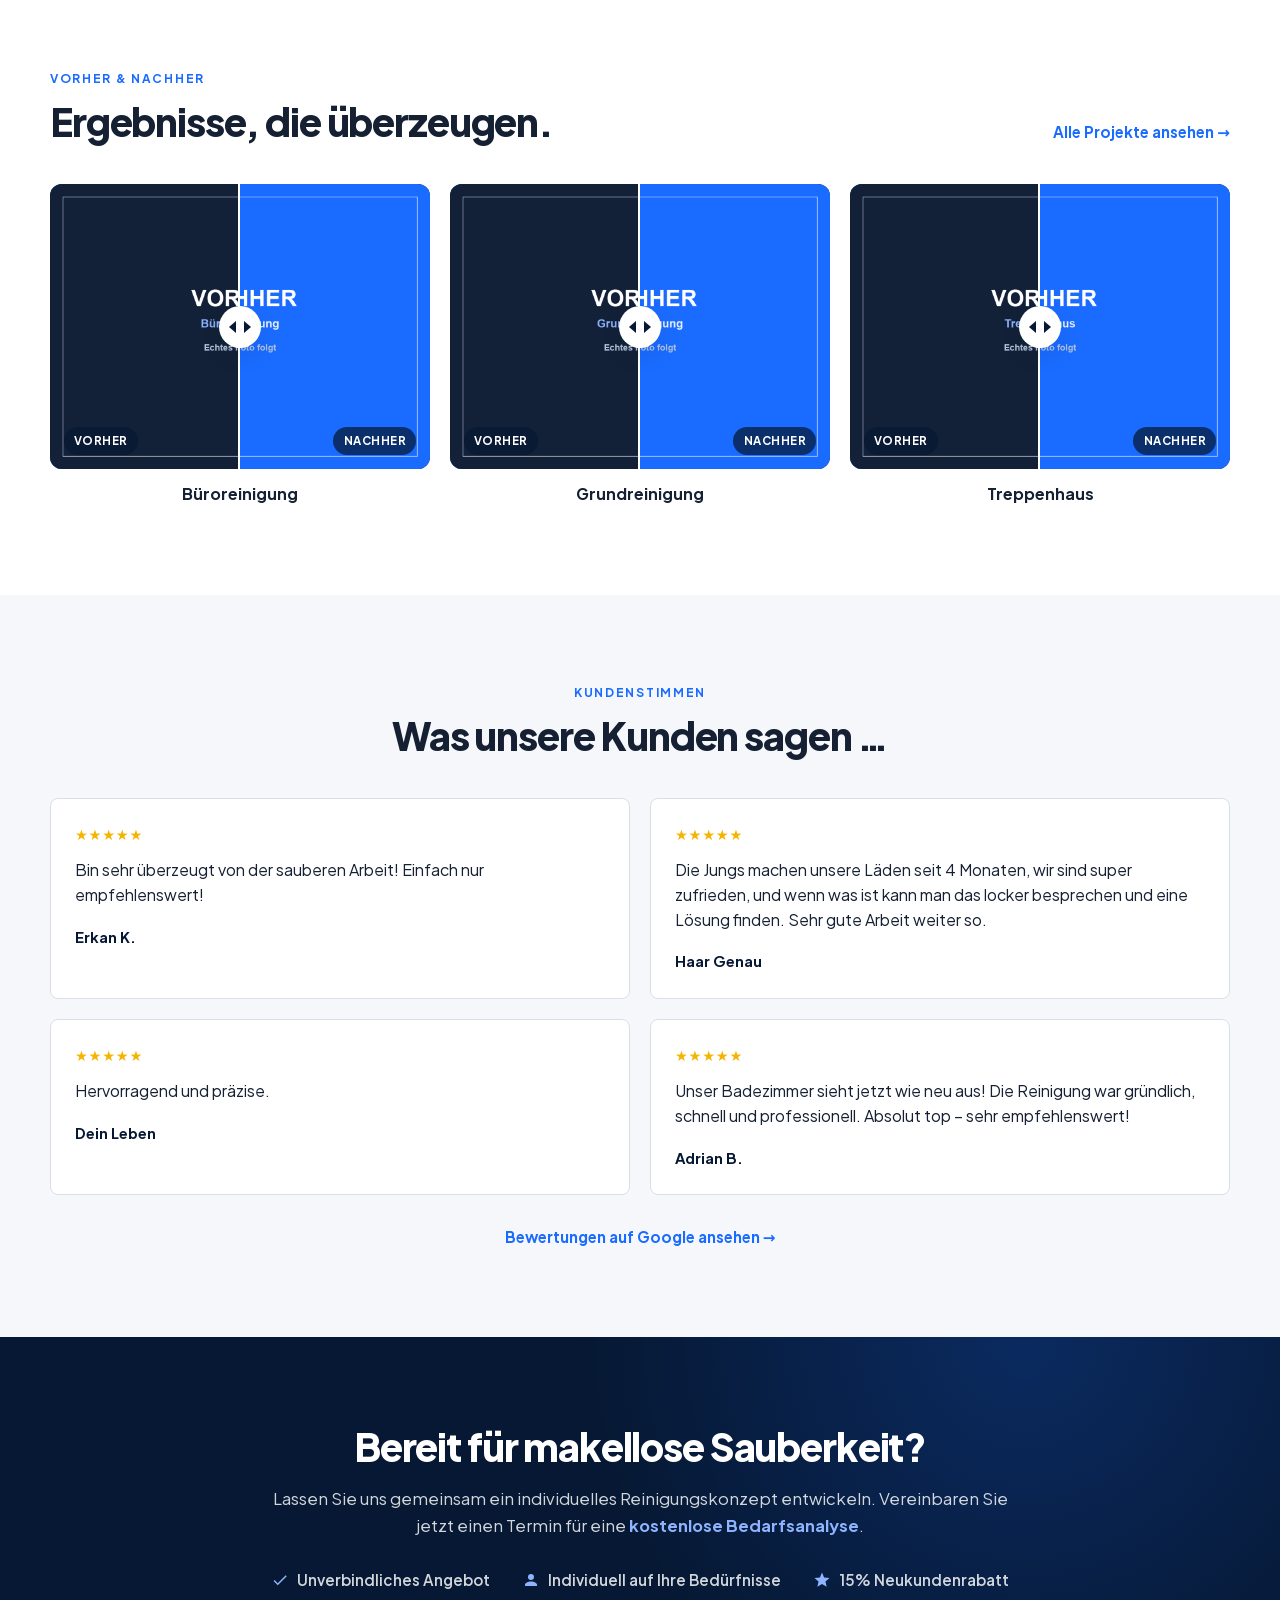
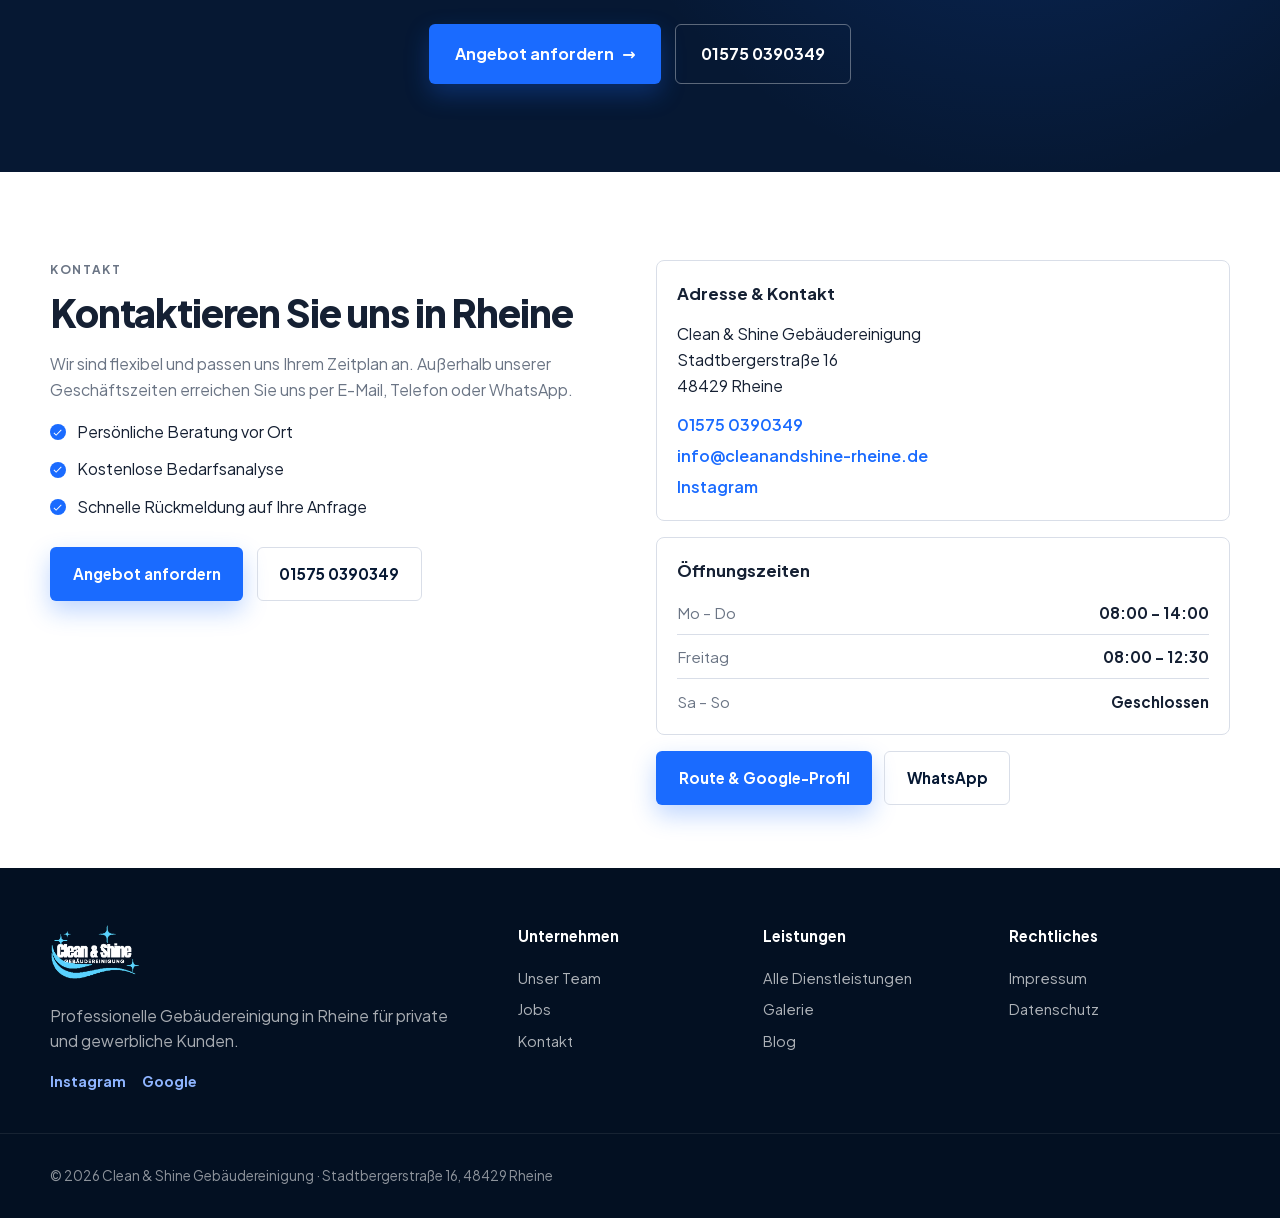
==== commit 0b2d7676: "Ship SEO, contact, and homepage layout closer to the reference. Wire Instagram and the Google listin" ====
--- a/index.html
+++ b/index.html
@@ -11,10 +11,63 @@
   <meta property="og:description" content="Professionelle Gebäudereinigung in Rheine für private und gewerbliche Kunden. Kostenlose Bedarfsanalyse anfordern.">
   <meta property="og:type" content="website">
   <meta property="og:locale" content="de_DE">
-  <link rel="preconnect" href="https://fonts.googleapis.com">
-  <link rel="preconnect" href="https://fonts.gstatic.com" crossorigin>
-  <link href="https://fonts.googleapis.com/css2?family=Plus+Jakarta+Sans:wght@400;500;600;700;800&display=swap" rel="stylesheet">
+  <meta property="og:url" content="https://www.cleanandshine-rheine.de/">
+  <meta property="og:image" content="https://www.cleanandshine-rheine.de/assets/og-image.png">
+  <meta property="og:image:width" content="1200">
+  <meta property="og:image:height" content="630">
+  <meta property="og:site_name" content="Clean &amp; Shine Gebäudereinigung">
+  <meta name="twitter:card" content="summary_large_image">
+  <meta name="theme-color" content="#061833">
+  <link rel="icon" href="assets/favicon.svg" type="image/svg+xml">
+  <link rel="icon" href="assets/favicon.ico" sizes="32x32">
+  <link rel="apple-touch-icon" href="assets/apple-touch-icon.png">
+  <link rel="stylesheet" href="css/fonts.css">
   <link rel="stylesheet" href="css/styles.css">
+  <script type="application/ld+json">
+  {
+    "@context": "https://schema.org",
+    "@type": "CleaningService",
+    "name": "Clean & Shine Gebäudereinigung",
+    "image": "https://www.cleanandshine-rheine.de/assets/og-image.png",
+    "url": "https://www.cleanandshine-rheine.de/",
+    "telephone": "+4915750390349",
+    "email": "info@cleanandshine-rheine.de",
+    "address": {
+      "@type": "PostalAddress",
+      "streetAddress": "Stadtbergerstraße 16",
+      "addressLocality": "Rheine",
+      "postalCode": "48429",
+      "addressCountry": "DE"
+    },
+    "geo": {
+      "@type": "GeoCoordinates",
+      "latitude": 52.2833204,
+      "longitude": 7.4421684
+    },
+    "openingHoursSpecification": [
+      {
+        "@type": "OpeningHoursSpecification",
+        "dayOfWeek": ["Monday", "Tuesday", "Wednesday", "Thursday"],
+        "opens": "08:00",
+        "closes": "14:00"
+      },
+      {
+        "@type": "OpeningHoursSpecification",
+        "dayOfWeek": "Friday",
+        "opens": "08:00",
+        "closes": "12:30"
+      }
+    ],
+    "areaServed": {
+      "@type": "City",
+      "name": "Rheine"
+    },
+    "sameAs": [
+      "https://www.instagram.com/cs_gebaeudereinigung.de/",
+      "https://www.google.com/maps/place/Clean+%26+Shine+Geb%C3%A4udereinigung/@52.2833204,7.4421684,17z/data=!3m1!4b1!4m6!3m5!1s0x47b83324f69226dd:0xaef75c7b70d59163!8m2!3d52.2833204!4d7.4421684!16s%2Fg%2F11x160_1mc"
+    ]
+  }
+  </script>
 </head>
 <body>
   <a class="skip-link" href="#main">Zum Inhalt springen</a>
@@ -22,11 +75,7 @@
   <header class="site-header" id="top">
     <div class="container header-inner">
       <a class="logo" href="index.html" aria-label="Clean &amp; Shine Startseite">
-        <span class="logo-mark" aria-hidden="true">CS</span>
-        <span class="logo-text">
-          <strong>CLEAN &amp; SHINE</strong>
-          <span>GEBÄUDEREINIGUNG</span>
-        </span>
+        <img class="logo-img" src="assets/logo-light.png?v=3" alt="Clean &amp; Shine Gebäudereinigung" width="180" height="56">
       </a>
 
       <button class="nav-toggle" type="button" aria-expanded="false" aria-controls="mobile-panel" aria-label="Menü öffnen">
@@ -41,11 +90,11 @@
             <li><a href="unser-team.html">Unser Team</a></li>
             <li><a href="galerie.html">Galerie</a></li>
             <li><a href="blog.html">Blog</a></li>
+            <li><a href="kontakt.html">Kontakt</a></li>
             <li class="has-dropdown">
-              <a href="kontakt.html">Mehr <span aria-hidden="true">▾</span></a>
+              <a href="jobs.html">Mehr <span aria-hidden="true">▾</span></a>
               <ul class="dropdown">
                 <li><a href="jobs.html">Jobs</a></li>
-                <li><a href="kontakt.html">Kontakt</a></li>
                 <li><a href="impressum.html">Impressum</a></li>
                 <li><a href="datenschutz.html">Datenschutz</a></li>
               </ul>
@@ -108,24 +157,45 @@
       </div>
     </section>
 
-    <section class="trust-bar" aria-label="Highlights">
-      <div class="container trust-grid trust-grid-4">
-        <div class="trust-item">
-          <svg viewBox="0 0 24 24" aria-hidden="true"><path d="M12 2C8.1 2 5 5.1 5 9c0 5.3 7 13 7 13s7-7.7 7-13c0-3.9-3.1-7-7-7zm0 9.5A2.5 2.5 0 1 1 14.5 9 2.5 2.5 0 0 1 12 11.5z"/></svg>
-          <span>Standort Rheine</span>
-        </div>
-        <div class="trust-item">
-          <svg viewBox="0 0 24 24" aria-hidden="true"><path d="M12 12a4 4 0 1 0-4-4 4 4 0 0 0 4 4zm0 2c-4 0-8 2-8 4v2h16v-2c0-2-4-4-8-4z"/></svg>
-          <span>Privat &amp; Gewerbe</span>
-        </div>
-        <div class="trust-item">
-          <svg viewBox="0 0 24 24" aria-hidden="true"><path d="M12 1a11 11 0 1 0 11 11A11 11 0 0 0 12 1zm1 11.6V6h-2v8h6v-2z"/></svg>
-          <span>Flexible Einsatzzeiten</span>
-        </div>
-        <div class="trust-item">
-          <svg viewBox="0 0 24 24" aria-hidden="true"><path d="M9 16.2 4.8 12l-1.4 1.4L9 19 21 7l-1.4-1.4z"/></svg>
-          <span>Kostenlose Bedarfsanalyse</span>
-        </div>
+    <section class="trust-bar" aria-label="Auf einen Blick">
+      <div class="container">
+        <ul class="trust-grid">
+          <li class="trust-item">
+            <svg viewBox="0 0 24 24" aria-hidden="true"><circle cx="12" cy="8" r="3"/><path d="M5 19a7 7 0 0 1 14 0"/></svg>
+            <div>
+              <strong>Privat &amp; Gewerbe</strong>
+              <span>Für Zuhause und Betrieb</span>
+            </div>
+          </li>
+          <li class="trust-item">
+            <svg viewBox="0 0 24 24" aria-hidden="true"><path d="M12 21s7-6.2 7-12a7 7 0 1 0-14 0c0 5.8 7 12 7 12z"/><circle cx="12" cy="9" r="2.2"/></svg>
+            <div>
+              <strong>Rheine</strong>
+              <span>Standort vor Ort</span>
+            </div>
+          </li>
+          <li class="trust-item">
+            <svg viewBox="0 0 24 24" aria-hidden="true"><circle cx="12" cy="12" r="8"/><path d="M12 8v5l3 2"/></svg>
+            <div>
+              <strong>Flexibel</strong>
+              <span>Einsatz nach Ihrem Plan</span>
+            </div>
+          </li>
+          <li class="trust-item">
+            <svg viewBox="0 0 24 24" aria-hidden="true"><path d="M12 3 4 7v6c0 5 3.4 7.8 8 9 4.6-1.2 8-4 8-9V7z"/></svg>
+            <div>
+              <strong>0 €</strong>
+              <span>Kostenlose Bedarfsanalyse</span>
+            </div>
+          </li>
+          <li class="trust-item">
+            <svg viewBox="0 0 24 24" aria-hidden="true"><path d="m12 3 2.2 6.6H21l-5.4 4 2.1 6.4L12 16.8 6.3 20l2.1-6.4L3 9.6h6.8z"/></svg>
+            <div>
+              <strong>15%</strong>
+              <span>Neukundenrabatt</span>
+            </div>
+          </li>
+        </ul>
       </div>
     </section>
 
@@ -244,23 +314,19 @@
     </section>
 
     <section class="why section" id="warum" aria-labelledby="why-title">
-      <div class="container why-grid why-grid-2">
+      <div class="container why-grid">
         <div class="why-copy">
           <p class="eyebrow light">Warum Clean &amp; Shine?</p>
-          <h2 id="why-title">Ihr Partner für<br>professionelle Sauberkeit.</h2>
-          <p class="why-lead">
-            Herausragender Reinigungsservice geht weit über oberflächliche Sauberkeit hinaus.
-            Er bildet die Grundlage für ein produktives, sicheres und einladendes Umfeld –
-            für Sie, Ihre Mitarbeiter und Ihre Kunden.
-          </p>
+          <h2 id="why-title">Ihre Vorteile.<br>Unser Versprechen.</h2>
           <ul class="checklist">
-            <li>Maßgeschneiderte Reinigungskonzepte für Ihre Anforderungen</li>
+            <li>Maßgeschneiderte Reinigungskonzepte</li>
             <li>Für private und gewerbliche Kunden in Rheine</li>
-            <li>Flexible Zeiten – wir passen uns Ihrem Zeitplan an</li>
+            <li>Flexible Zeiten nach Ihrem Zeitplan</li>
             <li>15% Rabatt für Neukunden auf die erste Rechnung</li>
-            <li>Persönliche Beratung und kostenlose Bedarfsanalyse</li>
-          </ul>
-          <a class="btn btn-primary" href="kontakt.html">Kontakt aufnehmen <span aria-hidden="true">→</span></a>
+            <li>Persönliche Beratung vor Ort</li>
+            <li>Kostenlose Bedarfsanalyse</li>
+          </ul>
+          <a class="btn btn-primary" href="unser-team.html">Mehr über uns <span aria-hidden="true">→</span></a>
         </div>
 
         <div class="why-visual">
@@ -271,6 +337,75 @@
             height="700"
             loading="lazy"
           >
+        </div>
+
+        <aside class="trust-panel">
+          <p class="eyebrow light">Vertrauen durch Qualität</p>
+          <h3>Lokal. Persönlich. Erreichbar.</h3>
+          <ul class="proof-grid">
+            <li><a class="proof-tile" href="https://www.google.com/maps/place/Clean+%26+Shine+Geb%C3%A4udereinigung/@52.2833204,7.4421684,17z/data=!3m1!4b1!4m6!3m5!1s0x47b83324f69226dd:0xaef75c7b70d59163!8m2!3d52.2833204!4d7.4421684!16s%2Fg%2F11x160_1mc" target="_blank" rel="noopener noreferrer">Google<br>Bewertungen</a></li>
+            <li><a class="proof-tile" href="https://www.instagram.com/cs_gebaeudereinigung.de/" target="_blank" rel="noopener noreferrer">Instagram</a></li>
+            <li><span class="proof-tile">Privat &amp;<br>Gewerbe</span></li>
+            <li><span class="proof-tile">15% für<br>Neukunden</span></li>
+            <li><span class="proof-tile">Rheine<br>vor Ort</span></li>
+            <li><span class="proof-tile">Kostenlose<br>Analyse</span></li>
+          </ul>
+        </aside>
+      </div>
+    </section>
+
+    <section class="results section" id="galerie" aria-labelledby="results-title">
+      <div class="container">
+        <div class="section-head">
+          <div>
+            <p class="eyebrow">Vorher &amp; Nachher</p>
+            <h2 id="results-title">Ergebnisse, die überzeugen.</h2>
+          </div>
+          <a class="text-link" href="galerie.html">Alle Projekte ansehen <span aria-hidden="true">→</span></a>
+        </div>
+        <div class="ba-grid">
+          <figure class="ba-slider gallery-item" data-ba>
+            <div class="ba-frame">
+              <img class="ba-after" src="assets/gallery/buero-nachher.png" alt="Büroreinigung nach der Reinigung – Foto folgt" width="1200" height="900" loading="lazy">
+              <div class="ba-before-wrap">
+                <img class="ba-before" src="assets/gallery/buero-vorher.png" alt="Büroreinigung vor der Reinigung – Foto folgt" width="1200" height="900" loading="lazy">
+              </div>
+              <div class="ba-handle" role="slider" tabindex="0" aria-valuemin="0" aria-valuemax="100" aria-valuenow="50" aria-label="Vorher-Nachher Büroreinigung">
+                <span></span>
+              </div>
+              <span class="ba-label ba-label-before">Vorher</span>
+              <span class="ba-label ba-label-after">Nachher</span>
+            </div>
+            <figcaption>Büroreinigung</figcaption>
+          </figure>
+          <figure class="ba-slider gallery-item" data-ba>
+            <div class="ba-frame">
+              <img class="ba-after" src="assets/gallery/grund-nachher.png" alt="Grundreinigung nach der Reinigung – Foto folgt" width="1200" height="900" loading="lazy">
+              <div class="ba-before-wrap">
+                <img class="ba-before" src="assets/gallery/grund-vorher.png" alt="Grundreinigung vor der Reinigung – Foto folgt" width="1200" height="900" loading="lazy">
+              </div>
+              <div class="ba-handle" role="slider" tabindex="0" aria-valuemin="0" aria-valuemax="100" aria-valuenow="50" aria-label="Vorher-Nachher Grundreinigung">
+                <span></span>
+              </div>
+              <span class="ba-label ba-label-before">Vorher</span>
+              <span class="ba-label ba-label-after">Nachher</span>
+            </div>
+            <figcaption>Grundreinigung</figcaption>
+          </figure>
+          <figure class="ba-slider gallery-item" data-ba>
+            <div class="ba-frame">
+              <img class="ba-after" src="assets/gallery/treppe-nachher.png" alt="Treppenhaus nach der Reinigung – Foto folgt" width="1200" height="900" loading="lazy">
+              <div class="ba-before-wrap">
+                <img class="ba-before" src="assets/gallery/treppe-vorher.png" alt="Treppenhaus vor der Reinigung – Foto folgt" width="1200" height="900" loading="lazy">
+              </div>
+              <div class="ba-handle" role="slider" tabindex="0" aria-valuemin="0" aria-valuemax="100" aria-valuenow="50" aria-label="Vorher-Nachher Treppenhaus">
+                <span></span>
+              </div>
+              <span class="ba-label ba-label-before">Vorher</span>
+              <span class="ba-label ba-label-after">Nachher</span>
+            </div>
+            <figcaption>Treppenhaus</figcaption>
+          </figure>
         </div>
       </div>
     </section>
@@ -306,6 +441,9 @@
             <cite>Adrian B.</cite>
           </blockquote>
         </div>
+        <p class="reviews-more">
+          <a class="text-link" href="https://www.google.com/maps/place/Clean+%26+Shine+Geb%C3%A4udereinigung/@52.2833204,7.4421684,17z/data=!3m1!4b1!4m6!3m5!1s0x47b83324f69226dd:0xaef75c7b70d59163!8m2!3d52.2833204!4d7.4421684!16s%2Fg%2F11x160_1mc" target="_blank" rel="noopener noreferrer">Bewertungen auf Google ansehen <span aria-hidden="true">→</span></a>
+        </p>
       </div>
     </section>
 
@@ -340,30 +478,19 @@
     <section class="location section" id="kontakt" aria-labelledby="location-title">
       <div class="container location-grid location-grid-2">
         <div class="location-intro">
-          <nav class="breadcrumbs" aria-label="Brotkrumen">
-            <a href="#top">Start</a> / <span>Kontakt</span>
-          </nav>
-          <div class="location-brand">
-            <span class="logo-mark small" aria-hidden="true">CS</span>
-            <span>Clean &amp; Shine Gebäudereinigung</span>
-          </div>
+          <p class="eyebrow">Kontakt</p>
           <h2 id="location-title">Kontaktieren Sie uns in Rheine</h2>
           <p>
             Wir sind flexibel und passen uns Ihrem Zeitplan an. Außerhalb unserer Geschäftszeiten
-            erreichen Sie uns per E-Mail oder Telefon.
+            erreichen Sie uns per E-Mail, Telefon oder WhatsApp.
           </p>
           <ul class="checklist dark">
             <li>Persönliche Beratung vor Ort</li>
             <li>Kostenlose Bedarfsanalyse</li>
             <li>Schnelle Rückmeldung auf Ihre Anfrage</li>
           </ul>
-          <div class="location-stats">
-            <div><strong>Mo–Do</strong><span>08:00 – 14:00</span></div>
-            <div><strong>Freitag</strong><span>08:00 – 12:30</span></div>
-            <div><strong>Sa–So</strong><span>Geschlossen</span></div>
-          </div>
           <div class="hero-actions">
-            <a class="btn btn-primary" href="mailto:info@cleanandshine-rheine.de">E-Mail schreiben</a>
+            <a class="btn btn-primary" href="kontakt.html">Angebot anfordern</a>
             <a class="btn btn-outline" href="tel:+4915750390349">01575 0390349</a>
           </div>
         </div>
@@ -376,52 +503,26 @@
               Stadtbergerstraße 16<br>
               48429 Rheine
             </address>
-            <p><a href="tel:+4915750390349">01575 0390349</a></p>
-            <p><a href="mailto:info@cleanandshine-rheine.de">info@cleanandshine-rheine.de</a></p>
-            <p class="hours">
-              <strong>Öffnungszeiten</strong><br>
-              Mo–Do 08:00 – 14:00<br>
-              Fr 08:00 – 12:30
-            </p>
-          </div>
-
-          <div class="detail-card map-card">
-            <h3>So finden Sie uns</h3>
-            <p>Stadtbergerstraße 16, 48429 Rheine – gerne auch nach individueller Terminvereinbarung.</p>
-            <a
-              class="map-placeholder"
-              href="https://maps.google.com/?q=Stadtbergerstraße+16,+48429+Rheine"
-              target="_blank"
-              rel="noopener noreferrer"
-              aria-label="Adresse in Google Maps öffnen"
-            >
-              <span>Karte öffnen · Google Maps</span>
-            </a>
-          </div>
-
-          <aside class="other-locations">
-            <h3>Direkt Kontakt</h3>
-            <ul class="contact-list">
-              <li>
-                <div>
-                  <strong>Telefon</strong>
-                  <a href="tel:+4915750390349">01575 0390349</a>
-                </div>
-              </li>
-              <li>
-                <div>
-                  <strong>E-Mail</strong>
-                  <a href="mailto:info@cleanandshine-rheine.de">info@cleanandshine-rheine.de</a>
-                </div>
-              </li>
-              <li>
-                <div>
-                  <strong>Instagram</strong>
-                  <span>Folgen Sie uns und überzeugen Sie sich von unserer Arbeit</span>
-                </div>
-              </li>
+            <ul class="contact-points">
+              <li><a href="tel:+4915750390349">01575 0390349</a></li>
+              <li><a href="mailto:info@cleanandshine-rheine.de">info@cleanandshine-rheine.de</a></li>
+              <li><a href="https://www.instagram.com/cs_gebaeudereinigung.de/" target="_blank" rel="noopener noreferrer">Instagram</a></li>
             </ul>
-          </aside>
+          </div>
+
+          <div class="detail-card">
+            <h3>Öffnungszeiten</h3>
+            <ul class="hours-list">
+              <li><span>Mo – Do</span><strong>08:00 – 14:00</strong></li>
+              <li><span>Freitag</span><strong>08:00 – 12:30</strong></li>
+              <li><span>Sa – So</span><strong>Geschlossen</strong></li>
+            </ul>
+          </div>
+
+          <div class="location-actions">
+            <a class="btn btn-primary" href="https://www.google.com/maps/place/Clean+%26+Shine+Geb%C3%A4udereinigung/@52.2833204,7.4421684,17z/data=!3m1!4b1!4m6!3m5!1s0x47b83324f69226dd:0xaef75c7b70d59163!8m2!3d52.2833204!4d7.4421684!16s%2Fg%2F11x160_1mc" target="_blank" rel="noopener noreferrer">Route &amp; Google-Profil</a>
+            <a class="btn btn-outline" href="https://wa.me/4915750390349">WhatsApp</a>
+          </div>
         </div>
       </div>
     </section>
@@ -431,13 +532,13 @@
     <div class="container footer-inner">
       <div class="footer-brand">
         <a class="logo" href="#top">
-          <span class="logo-mark" aria-hidden="true">CS</span>
-          <span class="logo-text">
-            <strong>CLEAN &amp; SHINE</strong>
-            <span>GEBÄUDEREINIGUNG</span>
-          </span>
+          <img class="logo-img" src="assets/logo-light.png?v=3" alt="Clean &amp; Shine Gebäudereinigung" width="180" height="56">
         </a>
         <p>Professionelle Gebäudereinigung in Rheine für private und gewerbliche Kunden.</p>
+        <p class="footer-social">
+          <a href="https://www.instagram.com/cs_gebaeudereinigung.de/" target="_blank" rel="noopener noreferrer">Instagram</a>
+          <a href="https://www.google.com/maps/place/Clean+%26+Shine+Geb%C3%A4udereinigung/@52.2833204,7.4421684,17z/data=!3m1!4b1!4m6!3m5!1s0x47b83324f69226dd:0xaef75c7b70d59163!8m2!3d52.2833204!4d7.4421684!16s%2Fg%2F11x160_1mc" target="_blank" rel="noopener noreferrer">Google</a>
+        </p>
       </div>
       <div class="footer-cols">
         <div>
--- a/css/fonts.css
+++ b/css/fonts.css
@@ -0,0 +1,17 @@
+@font-face {
+  font-family: "Plus Jakarta Sans";
+  font-style: normal;
+  font-weight: 400 800;
+  font-display: swap;
+  src: url("../fonts/plus-jakarta-sans-latin-ext.woff2") format("woff2");
+  unicode-range: U+0100-02BA, U+02BD-02C5, U+02C7-02CC, U+02CE-02D7, U+02DD-02FF, U+0304, U+0308, U+0329, U+1D00-1DBF, U+1E00-1E9F, U+1EF2-1EFF, U+2020, U+20A0-20AB, U+20AD-20C0, U+2113, U+2C60-2C7F, U+A720-A7FF;
+}
+
+@font-face {
+  font-family: "Plus Jakarta Sans";
+  font-style: normal;
+  font-weight: 400 800;
+  font-display: swap;
+  src: url("../fonts/plus-jakarta-sans-latin.woff2") format("woff2");
+  unicode-range: U+0000-00FF, U+0131, U+0152-0153, U+02BB-02BC, U+02C6, U+02DA, U+02DC, U+0304, U+0308, U+0329, U+2000-206F, U+20AC, U+2122, U+2191, U+2193, U+2212, U+2215, U+FEFF, U+FFFD;
+}
--- a/css/styles.css
+++ b/css/styles.css
@@ -15,7 +15,7 @@
   --shadow: 0 12px 40px rgba(6, 24, 51, 0.12);
   --shadow-soft: 0 8px 24px rgba(6, 24, 51, 0.08);
   --container: 1180px;
-  --header-h: 78px;
+  --header-h: 84px;
   --font: "Plus Jakarta Sans", system-ui, sans-serif;
   --ease: cubic-bezier(0.22, 1, 0.36, 1);
 }
@@ -213,40 +213,23 @@
   flex-shrink: 0;
 }
 
-.logo-mark {
-  width: 42px;
-  height: 42px;
-  border-radius: 10px;
-  display: grid;
-  place-items: center;
-  background: linear-gradient(145deg, var(--blue), #0047d6);
-  font-weight: 800;
-  font-size: 0.78rem;
-  letter-spacing: -0.02em;
-}
-
-.logo-mark.small {
-  width: 34px;
-  height: 34px;
-  font-size: 0.68rem;
-}
-
-.logo-text {
-  display: flex;
-  flex-direction: column;
-  line-height: 1.05;
-}
-
-.logo-text strong {
-  font-size: 0.92rem;
-  letter-spacing: 0.02em;
-}
-
-.logo-text span {
-  font-size: 0.62rem;
-  letter-spacing: 0.12em;
-  opacity: 0.75;
-  font-weight: 600;
+.logo-img {
+  display: block;
+  height: 52px;
+  width: auto;
+  max-width: 260px;
+  object-fit: contain;
+  border-radius: 0;
+}
+
+.logo-img-sm {
+  height: 40px;
+  max-width: 200px;
+}
+
+.site-footer .logo-img {
+  height: 56px;
+  max-width: 280px;
 }
 
 .mobile-panel {
@@ -524,32 +507,51 @@
 .trust-bar {
   background: var(--navy);
   color: var(--white);
-  padding: 1.35rem 0;
+  padding: 1.15rem 0;
 }
 
 .trust-grid {
   display: grid;
   grid-template-columns: repeat(5, 1fr);
-  gap: 1rem;
-}
-
-.trust-grid-4 {
-  grid-template-columns: repeat(4, 1fr);
+  gap: 0;
+  list-style: none;
+  margin: 0;
+  padding: 0;
 }
 
 .trust-item {
   display: flex;
   align-items: center;
-  gap: 0.7rem;
-  font-size: 0.92rem;
+  gap: 0.85rem;
+  padding: 0.85rem 1.1rem;
+  border-right: 1px solid rgba(255, 255, 255, 0.12);
+}
+
+.trust-item:last-child {
+  border-right: 0;
+}
+
+.trust-item svg {
+  width: 28px;
+  height: 28px;
+  fill: none;
+  stroke: #8eb4ff;
+  stroke-width: 1.6;
+  flex-shrink: 0;
+}
+
+.trust-item strong {
+  display: block;
+  font-size: 1.35rem;
+  line-height: 1.1;
+  letter-spacing: -0.03em;
+}
+
+.trust-item span {
+  display: block;
+  font-size: 0.78rem;
   font-weight: 600;
-}
-
-.trust-item svg {
-  width: 22px;
-  height: 22px;
-  fill: #7eb0ff;
-  flex-shrink: 0;
+  color: rgba(255, 255, 255, 0.72);
 }
 
 /* Services */
@@ -665,6 +667,42 @@
 .why-grid-2 {
   grid-template-columns: 1.1fr 0.9fr;
   gap: 3rem;
+}
+
+.why-visual img {
+  clip-path: polygon(8% 0, 100% 0, 92% 100%, 0 100%);
+}
+
+.trust-panel .eyebrow {
+  margin-bottom: 0.65rem;
+}
+
+.proof-grid {
+  display: grid;
+  grid-template-columns: repeat(2, 1fr);
+  gap: 0.75rem;
+  list-style: none;
+  margin: 1.15rem 0 0;
+  padding: 0;
+}
+
+.proof-tile {
+  background: var(--white);
+  color: var(--navy);
+  border-radius: 10px;
+  min-height: 72px;
+  padding: 0.85rem 0.7rem;
+  display: grid;
+  place-items: center;
+  text-align: center;
+  font-weight: 800;
+  letter-spacing: 0.01em;
+  font-size: 0.82rem;
+  line-height: 1.25;
+}
+
+a.proof-tile:hover {
+  color: var(--blue);
 }
 
 .why-copy h2 {
@@ -763,6 +801,11 @@
   color: #f4b400;
   margin-bottom: 0.75rem;
   letter-spacing: 0.05em;
+}
+
+.reviews-more {
+  text-align: center;
+  margin: 1.75rem 0 0;
 }
 
 .review-tile p {
@@ -904,9 +947,23 @@
 /* CTA */
 .cta-banner {
   background:
-    linear-gradient(180deg, rgba(6, 24, 51, 0.04), rgba(6, 24, 51, 0.08)),
-    var(--off-white);
+    radial-gradient(circle at 80% 0%, rgba(26, 107, 255, 0.22), transparent 40%),
+    var(--navy);
+  color: var(--white);
   text-align: center;
+}
+
+.cta-banner .cta-inner p,
+.cta-banner .cta-perks {
+  color: rgba(255, 255, 255, 0.82);
+}
+
+.cta-banner .cta-inner strong {
+  color: #8eb4ff;
+}
+
+.cta-banner .cta-perks svg {
+  fill: #8eb4ff;
 }
 
 .cta-inner {
@@ -945,7 +1002,14 @@
 }
 
 .cta-banner .btn-outline {
-  background: var(--white);
+  background: transparent;
+  color: var(--white);
+  border-color: rgba(255, 255, 255, 0.35);
+}
+
+.cta-banner .btn-outline:hover {
+  border-color: var(--white);
+  color: var(--white);
 }
 
 .legal-page {
@@ -1068,6 +1132,18 @@
 .location-details {
   display: grid;
   gap: 1rem;
+}
+
+.contact-points {
+  margin: 0.85rem 0 0;
+  display: grid;
+  gap: 0.35rem;
+}
+
+.location-actions {
+  display: flex;
+  flex-wrap: wrap;
+  gap: 0.75rem;
 }
 
 .detail-card {
@@ -1191,6 +1267,21 @@
   color: rgba(255, 255, 255, 0.65);
 }
 
+.footer-social {
+  display: flex;
+  gap: 1rem;
+}
+
+.footer-social a {
+  color: #8eb4ff;
+  font-weight: 700;
+  font-size: 0.9rem;
+}
+
+.footer-social a:hover {
+  color: var(--white);
+}
+
 .footer-cols {
   display: grid;
   grid-template-columns: repeat(3, 1fr);
@@ -1232,8 +1323,13 @@
     grid-template-columns: 1fr;
   }
 
-  .trust-grid-4 {
-    grid-template-columns: repeat(2, 1fr);
+  .trust-grid {
+    grid-template-columns: 1fr 1fr;
+  }
+
+  .trust-item {
+    border-right: 0;
+    border-bottom: 1px solid rgba(255, 255, 255, 0.1);
   }
 
   .review-card {
@@ -1243,6 +1339,7 @@
   .why-visual img {
     max-height: 420px;
     aspect-ratio: 16 / 10;
+    clip-path: none;
   }
 
   .location-photo img {
@@ -1252,10 +1349,6 @@
   .services-grid,
   .ba-grid {
     grid-template-columns: repeat(2, 1fr);
-  }
-
-  .trust-grid {
-    grid-template-columns: repeat(3, 1fr);
   }
 }
 
@@ -1339,6 +1432,7 @@
   .ba-grid,
   .trust-grid,
   .logo-grid,
+  .proof-grid,
   .location-stats {
     grid-template-columns: 1fr;
   }
@@ -1641,6 +1735,14 @@
   font-weight: 600;
 }
 
+.prose a.btn-primary {
+  color: var(--white);
+}
+
+.prose a.btn-primary:hover {
+  color: var(--white);
+}
+
 .contact-layout {
   display: grid;
   grid-template-columns: 1.15fr 0.85fr;
@@ -1648,7 +1750,13 @@
   align-items: start;
 }
 
+.contact-form-wrap {
+  display: grid;
+  align-content: start;
+}
+
 .contact-form {
+  position: relative;
   background: var(--white);
   border: 1px solid var(--gray-light);
   border-radius: var(--radius);
@@ -1670,13 +1778,31 @@
 .form-row input,
 .form-row textarea {
   width: 100%;
-  border: 1px solid var(--gray-light);
+  border: 1px solid #9aa3b2;
   border-radius: var(--radius-sm);
   padding: 0.85rem 0.95rem;
   font: inherit;
   color: var(--text);
-  background: var(--off-white);
+  background: var(--white);
   transition: border-color 0.2s ease, box-shadow 0.2s ease;
+}
+
+.honeypot {
+  position: absolute;
+  width: 1px;
+  height: 1px;
+  overflow: hidden;
+  clip: rect(0 0 0 0);
+}
+
+.form-success {
+  background: #e8f6ee;
+  border: 1px solid #8dcfb0;
+  color: #0d4a2e;
+  padding: 0.9rem 1rem;
+  border-radius: var(--radius-sm);
+  font-weight: 600;
+  margin: 0 0 1rem;
 }
 
 .form-row input:focus,
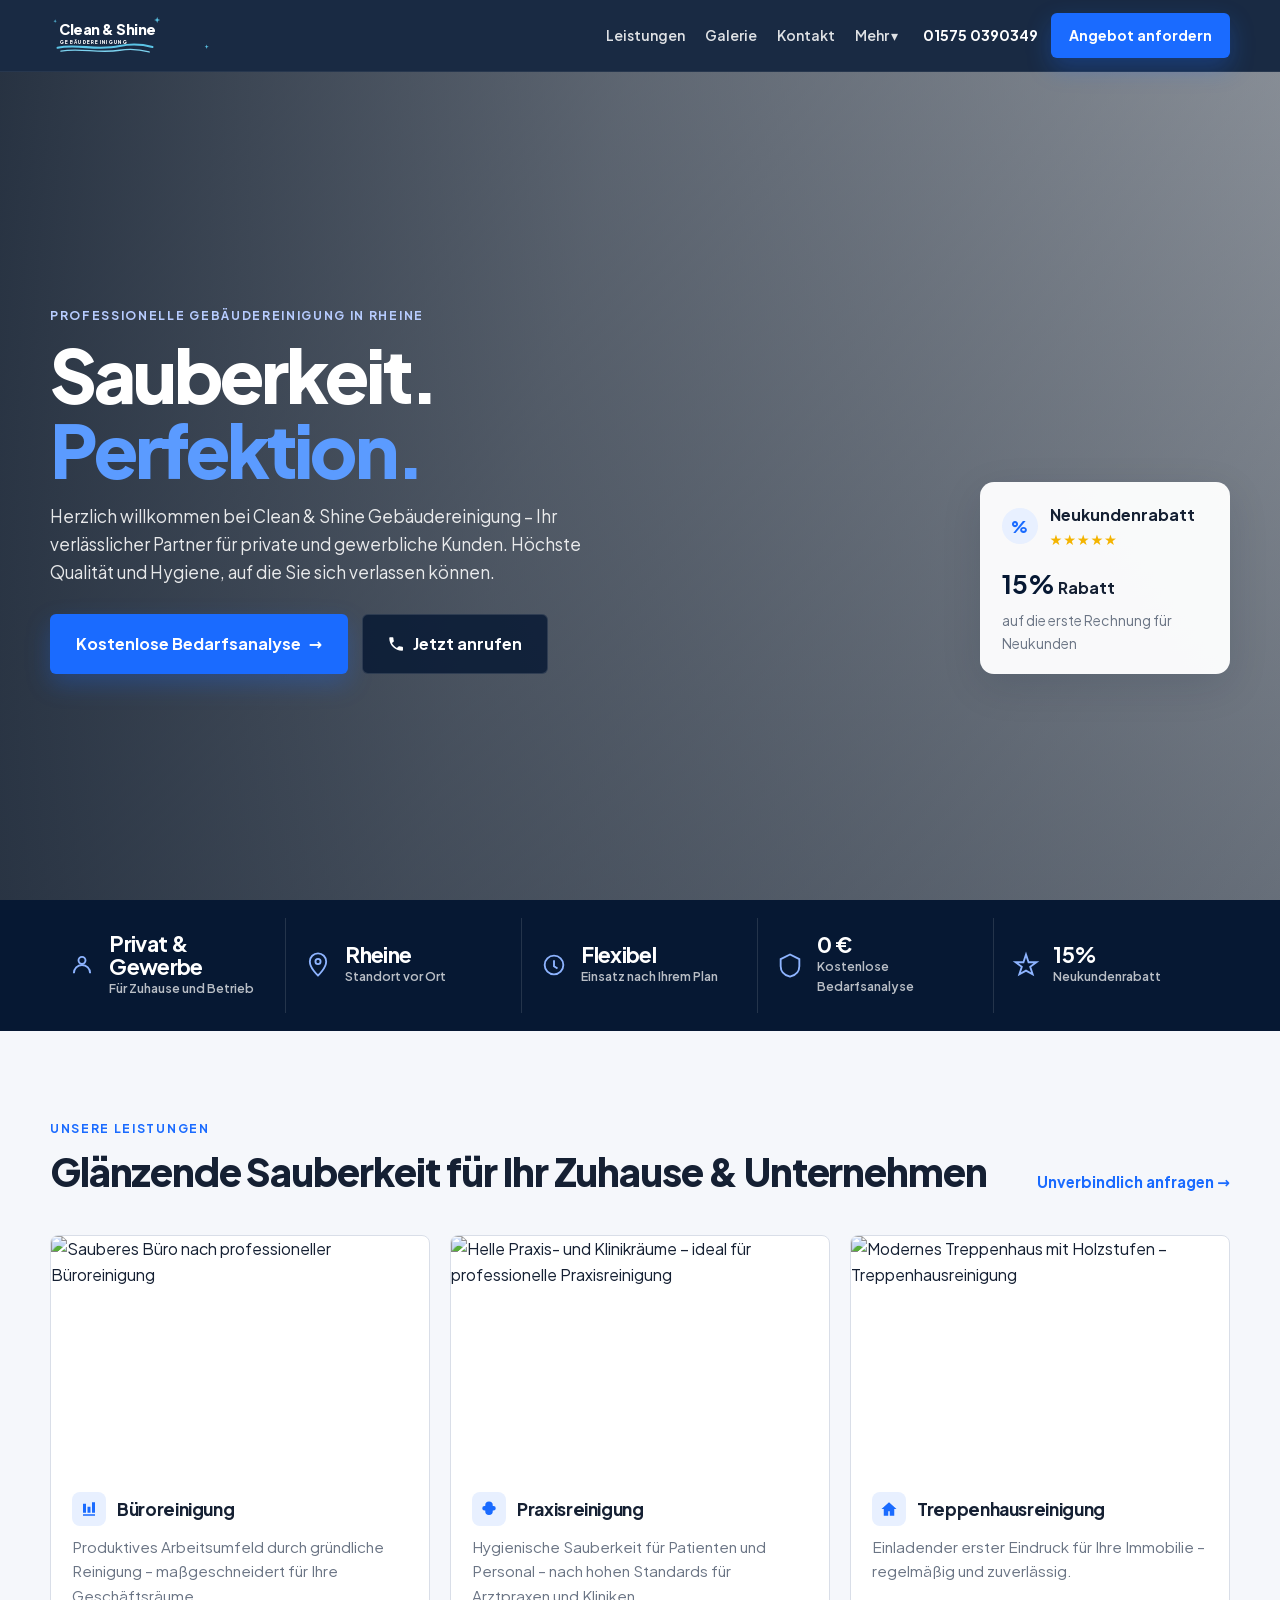
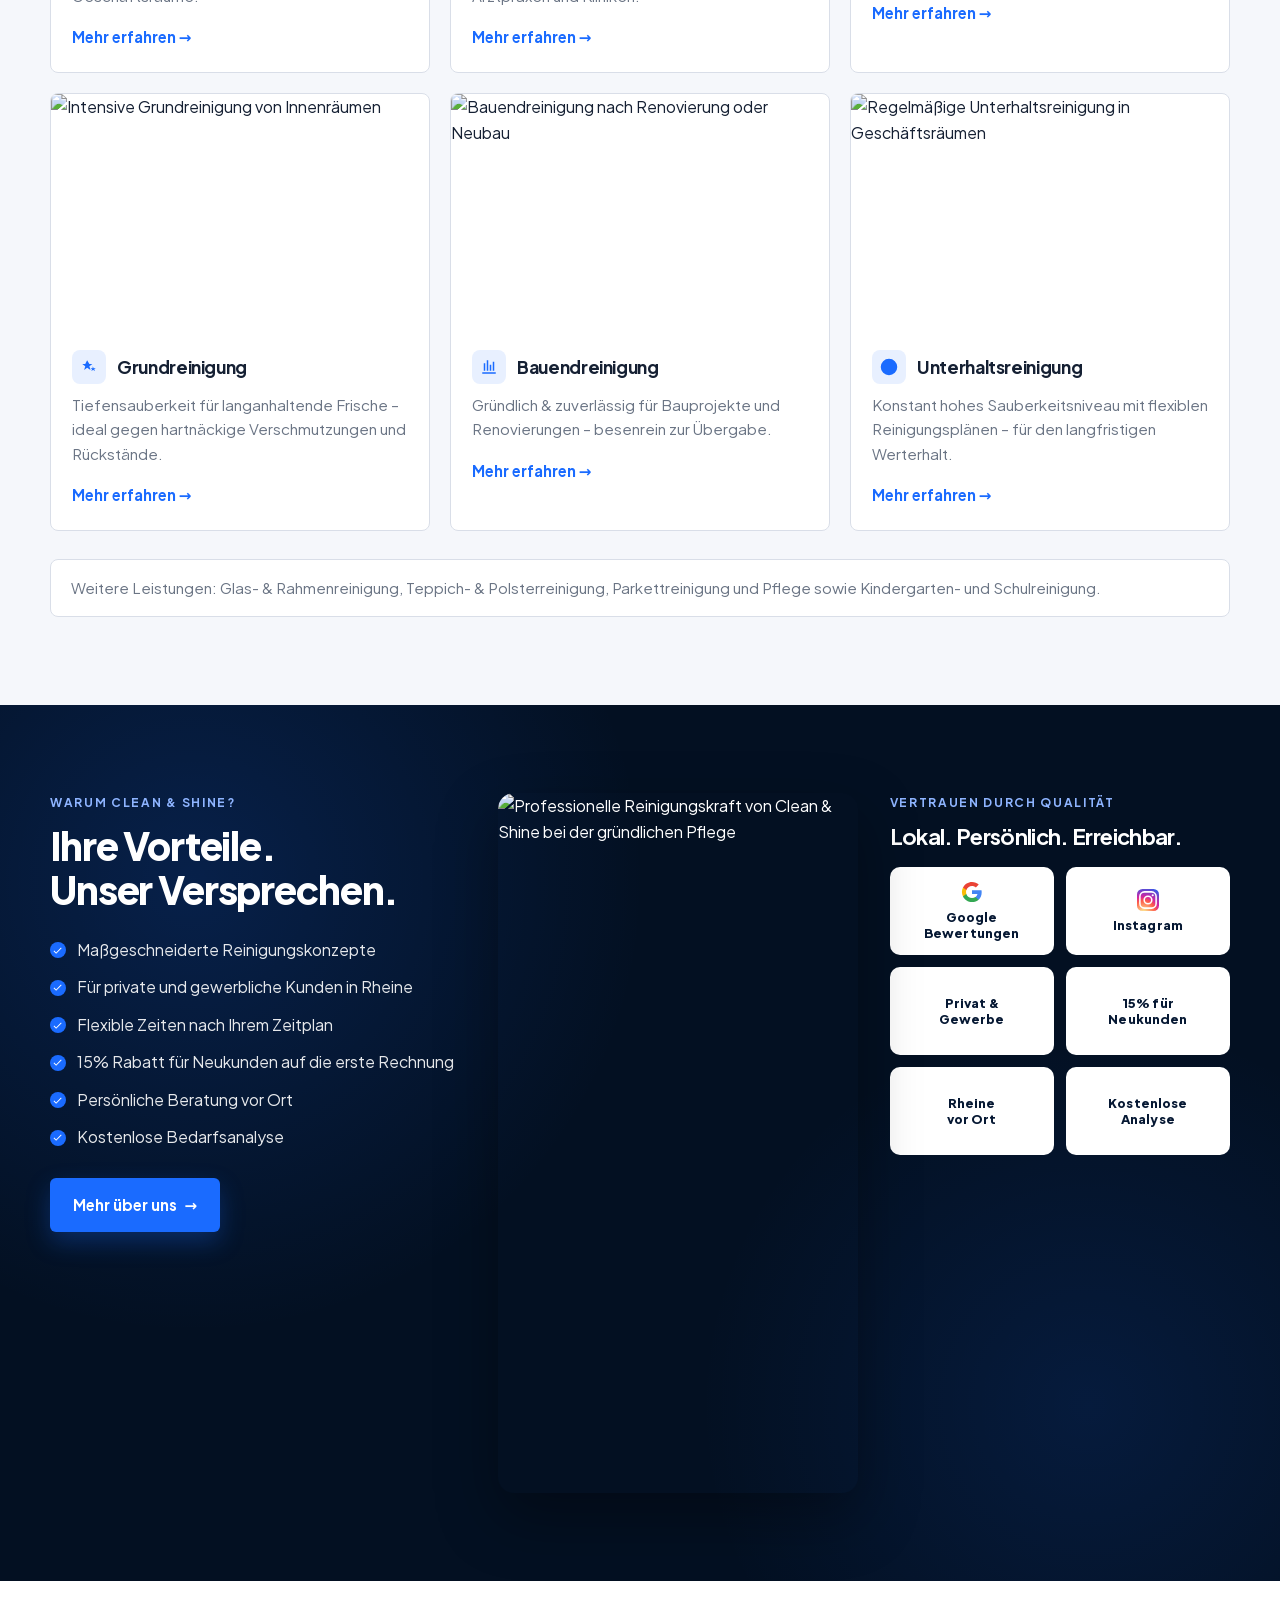
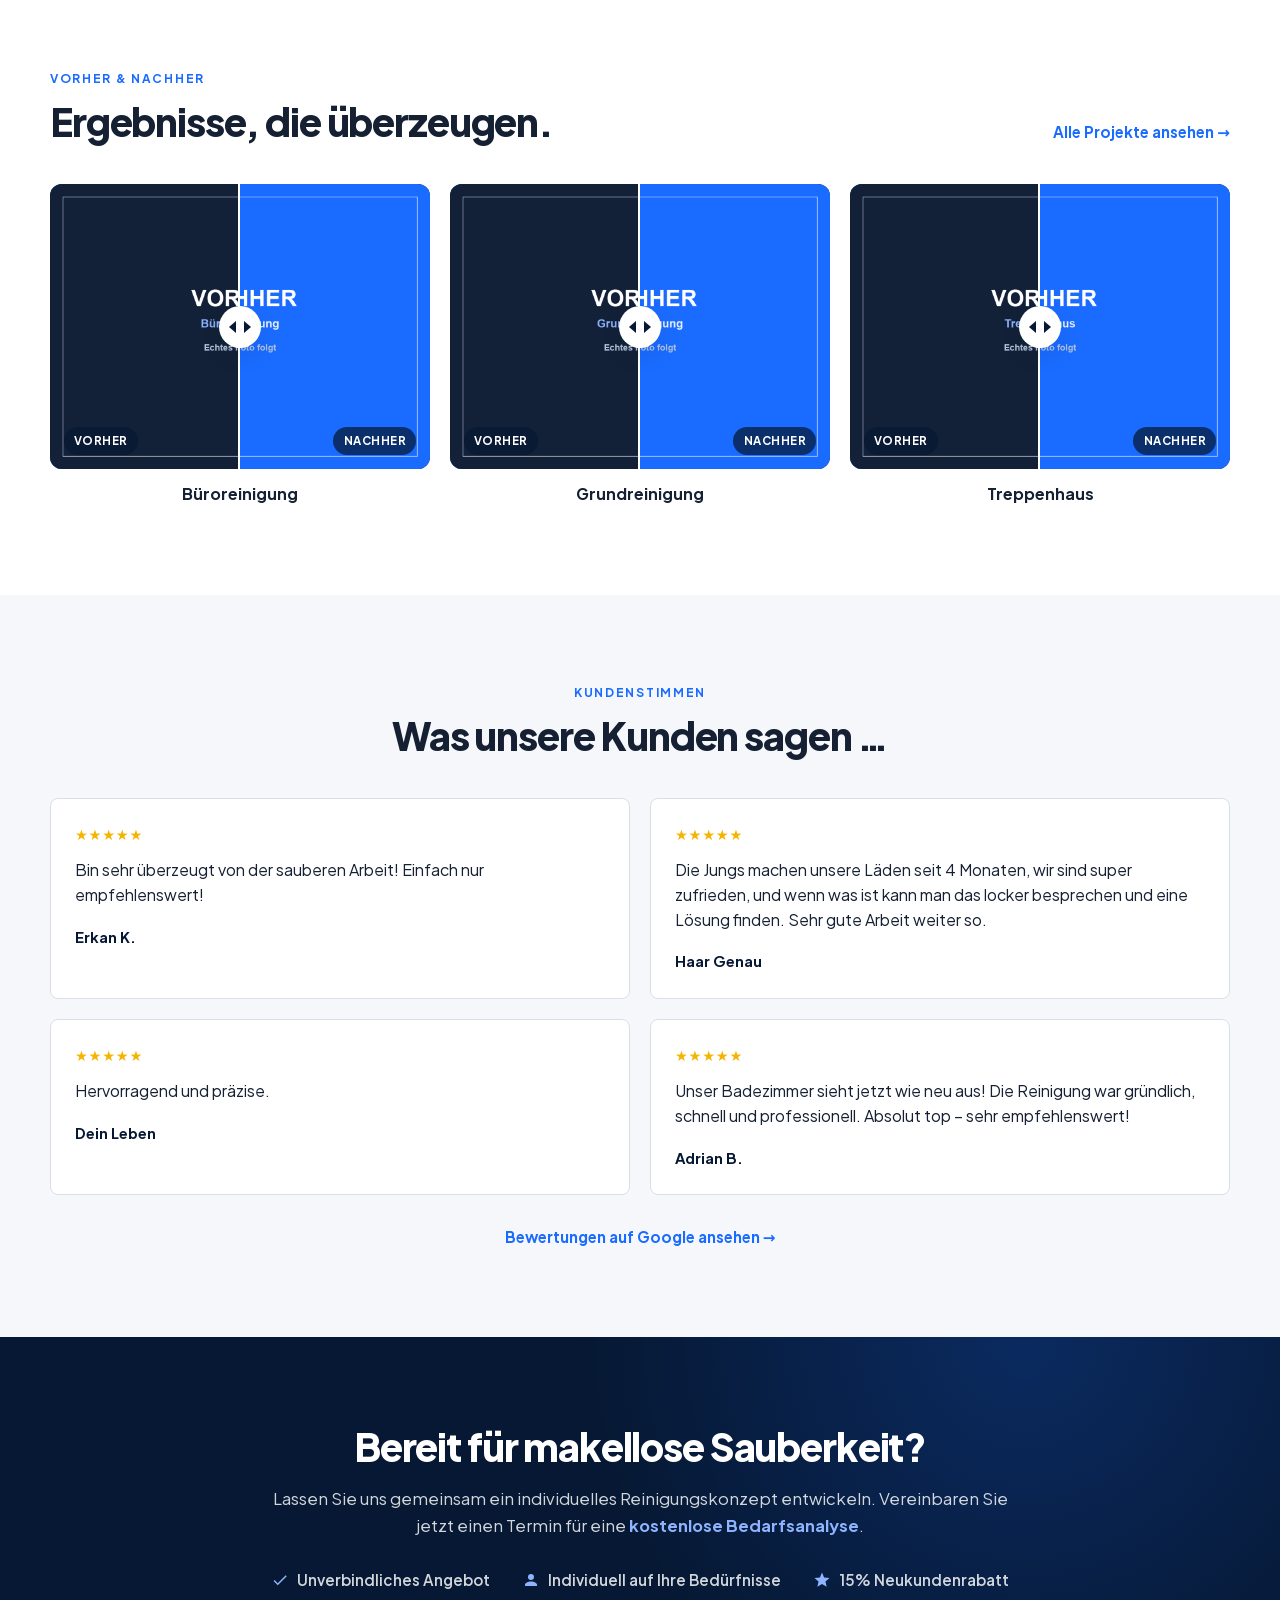
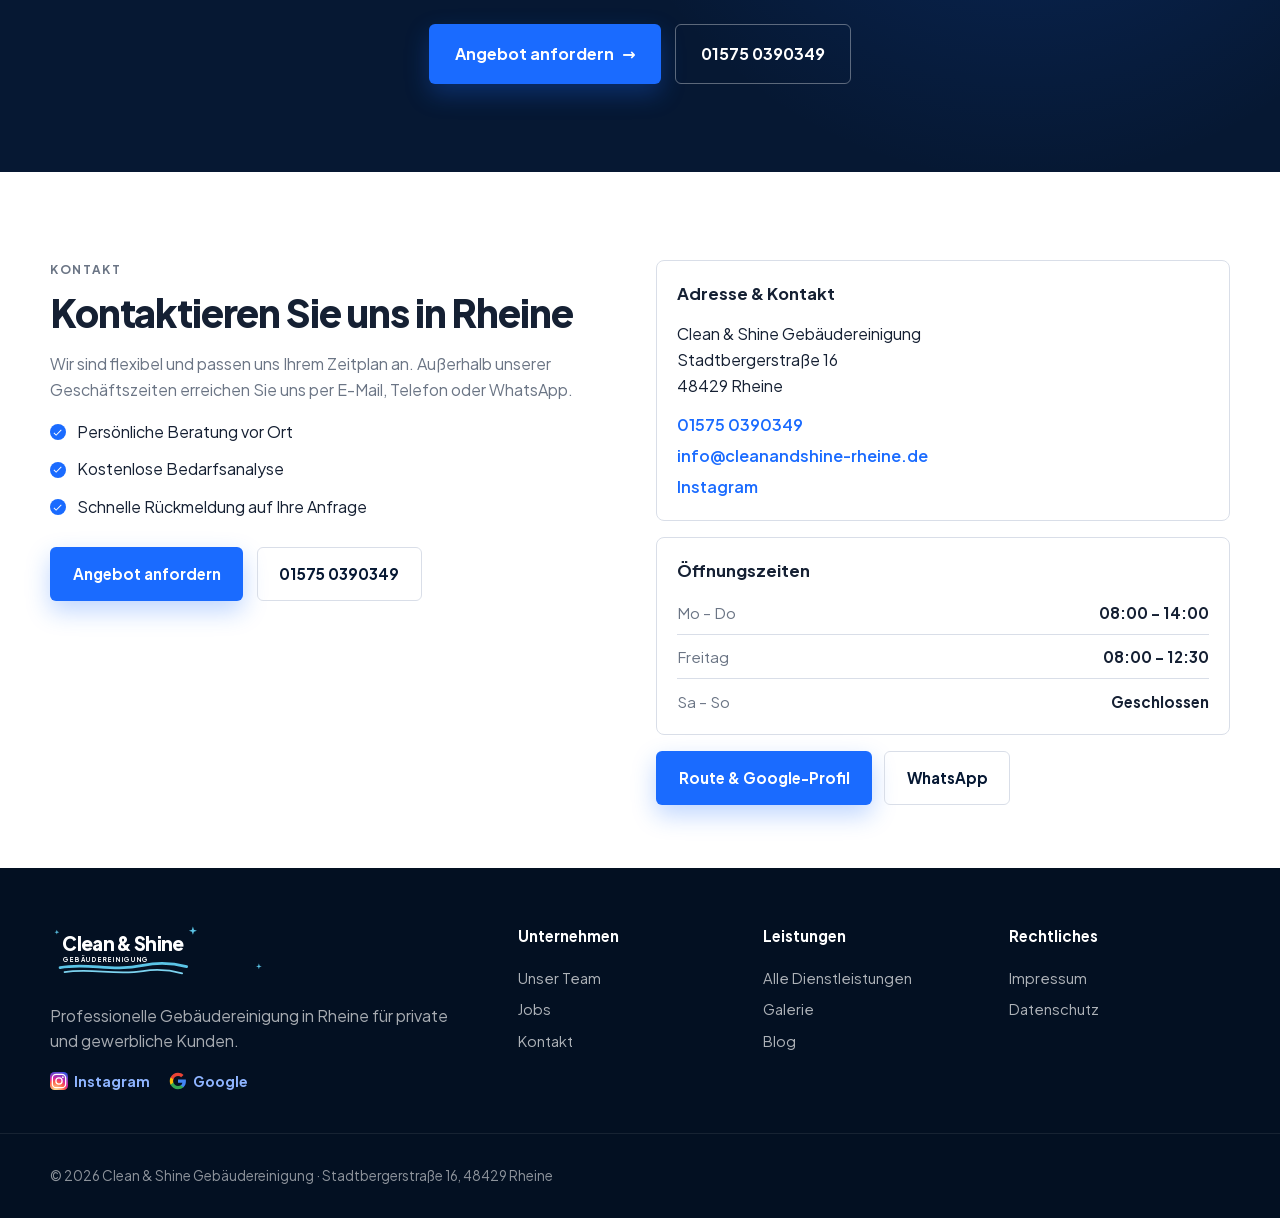
==== commit 3d63cad8: "Fix the why-section on production and add Google/Instagram icons. The clipped photo and scroll fade " ====
--- a/index.html
+++ b/index.html
@@ -21,8 +21,8 @@
   <link rel="icon" href="assets/favicon.svg" type="image/svg+xml">
   <link rel="icon" href="assets/favicon.ico" sizes="32x32">
   <link rel="apple-touch-icon" href="assets/apple-touch-icon.png">
-  <link rel="stylesheet" href="css/fonts.css">
-  <link rel="stylesheet" href="css/styles.css">
+  <link rel="stylesheet" href="css/fonts.css?v=4">
+  <link rel="stylesheet" href="css/styles.css?v=4">
   <script type="application/ld+json">
   {
     "@context": "https://schema.org",
@@ -75,7 +75,15 @@
   <header class="site-header" id="top">
     <div class="container header-inner">
       <a class="logo" href="index.html" aria-label="Clean &amp; Shine Startseite">
-        <img class="logo-img" src="assets/logo-light.png?v=3" alt="Clean &amp; Shine Gebäudereinigung" width="180" height="56">
+        <svg class="logo-img" viewBox="0 0 400 100" width="208" height="52" role="img" aria-hidden="true" focusable="false">
+          <path fill="#5bc4e6" d="M12.2 10.4 13.2 13.6 16.4 14.6 13.2 15.6 12.2 18.8 11.2 15.6 8 14.6 11.2 13.6Z"/>
+          <path fill="#5bc4e6" d="M255.2 4.6 257 10.1 262.4 11.9 257 13.7 255.2 19.2 253.4 13.7 248 11.9 253.4 10.1Z"/>
+          <path fill="#5bc4e6" d="M373 70.5 374.2 74.4 378.1 75.6 374.2 76.8 373 80.7 371.8 76.8 367.9 75.6 371.8 74.4Z"/>
+          <path d="M18 78c48-10 92 8 148-4 28-6 54-4 78 2" fill="none" stroke="#5bc4e6" stroke-width="5" stroke-linecap="round"/>
+          <path d="M26 86c46-8 90 6 140-2 24-4 48-2 70 4" fill="none" stroke="#7dd3f0" stroke-width="3.2" stroke-linecap="round"/>
+          <text x="22" y="48" fill="#fff" font-family="Plus Jakarta Sans, Arial Black, Arial, sans-serif" font-size="34" font-weight="800" letter-spacing="-1.2">Clean &amp; Shine</text>
+          <text x="24" y="68" fill="#fff" font-family="Plus Jakarta Sans, Arial, sans-serif" font-size="11" font-weight="700" letter-spacing="3.1">GEBÄUDEREINIGUNG</text>
+        </svg>
       </a>
 
       <button class="nav-toggle" type="button" aria-expanded="false" aria-controls="mobile-panel" aria-label="Menü öffnen">
@@ -85,28 +93,24 @@
       <div class="mobile-panel" id="mobile-panel">
         <nav class="site-nav" id="site-nav" aria-label="Hauptnavigation">
           <ul>
-            <li><a href="index.html" class="is-active">Startseite</a></li>
-            <li><a href="dienstleistungen.html">Dienstleistungen</a></li>
-            <li><a href="unser-team.html">Unser Team</a></li>
+            <li><a href="dienstleistungen.html">Leistungen</a></li>
             <li><a href="galerie.html">Galerie</a></li>
-            <li><a href="blog.html">Blog</a></li>
             <li><a href="kontakt.html">Kontakt</a></li>
             <li class="has-dropdown">
-              <a href="jobs.html">Mehr <span aria-hidden="true">▾</span></a>
+              <a href="unser-team.html">Mehr <span aria-hidden="true">▾</span></a>
               <ul class="dropdown">
-                <li><a href="jobs.html">Jobs</a></li>
-                <li><a href="impressum.html">Impressum</a></li>
-                <li><a href="datenschutz.html">Datenschutz</a></li>
+            <li><a href="unser-team.html">Unser Team</a></li>
+            <li><a href="blog.html">Blog</a></li>
+            <li><a href="jobs.html">Jobs</a></li>
+            <li><a href="impressum.html">Impressum</a></li>
+            <li><a href="datenschutz.html">Datenschutz</a></li>
               </ul>
             </li>
           </ul>
         </nav>
 
         <div class="header-cta">
-          <a class="header-phone" href="tel:+4915750390349">
-            <span class="header-phone-number">01575 0390349</span>
-            <span class="header-phone-note">auch außerhalb der Öffnungszeiten</span>
-          </a>
+          <a class="header-phone" href="tel:+4915750390349">01575 0390349</a>
           <a class="btn btn-primary" href="kontakt.html">Angebot anfordern</a>
         </div>
       </div>
@@ -343,8 +347,18 @@
           <p class="eyebrow light">Vertrauen durch Qualität</p>
           <h3>Lokal. Persönlich. Erreichbar.</h3>
           <ul class="proof-grid">
-            <li><a class="proof-tile" href="https://www.google.com/maps/place/Clean+%26+Shine+Geb%C3%A4udereinigung/@52.2833204,7.4421684,17z/data=!3m1!4b1!4m6!3m5!1s0x47b83324f69226dd:0xaef75c7b70d59163!8m2!3d52.2833204!4d7.4421684!16s%2Fg%2F11x160_1mc" target="_blank" rel="noopener noreferrer">Google<br>Bewertungen</a></li>
-            <li><a class="proof-tile" href="https://www.instagram.com/cs_gebaeudereinigung.de/" target="_blank" rel="noopener noreferrer">Instagram</a></li>
+            <li>
+              <a class="proof-tile" href="https://www.google.com/maps/place/Clean+%26+Shine+Geb%C3%A4udereinigung/@52.2833204,7.4421684,17z/data=!3m1!4b1!4m6!3m5!1s0x47b83324f69226dd:0xaef75c7b70d59163!8m2!3d52.2833204!4d7.4421684!16s%2Fg%2F11x160_1mc" target="_blank" rel="noopener noreferrer">
+                <img class="proof-icon" src="assets/icon-google.svg" alt="" width="22" height="22">
+                <span>Google<br>Bewertungen</span>
+              </a>
+            </li>
+            <li>
+              <a class="proof-tile" href="https://www.instagram.com/cs_gebaeudereinigung.de/" target="_blank" rel="noopener noreferrer">
+                <img class="proof-icon" src="assets/icon-instagram.svg" alt="" width="22" height="22">
+                <span>Instagram</span>
+              </a>
+            </li>
             <li><span class="proof-tile">Privat &amp;<br>Gewerbe</span></li>
             <li><span class="proof-tile">15% für<br>Neukunden</span></li>
             <li><span class="proof-tile">Rheine<br>vor Ort</span></li>
@@ -532,12 +546,26 @@
     <div class="container footer-inner">
       <div class="footer-brand">
         <a class="logo" href="#top">
-          <img class="logo-img" src="assets/logo-light.png?v=3" alt="Clean &amp; Shine Gebäudereinigung" width="180" height="56">
+          <svg class="logo-img" viewBox="0 0 400 100" width="208" height="52" role="img" aria-hidden="true" focusable="false">
+          <path fill="#5bc4e6" d="M12.2 10.4 13.2 13.6 16.4 14.6 13.2 15.6 12.2 18.8 11.2 15.6 8 14.6 11.2 13.6Z"/>
+          <path fill="#5bc4e6" d="M255.2 4.6 257 10.1 262.4 11.9 257 13.7 255.2 19.2 253.4 13.7 248 11.9 253.4 10.1Z"/>
+          <path fill="#5bc4e6" d="M373 70.5 374.2 74.4 378.1 75.6 374.2 76.8 373 80.7 371.8 76.8 367.9 75.6 371.8 74.4Z"/>
+          <path d="M18 78c48-10 92 8 148-4 28-6 54-4 78 2" fill="none" stroke="#5bc4e6" stroke-width="5" stroke-linecap="round"/>
+          <path d="M26 86c46-8 90 6 140-2 24-4 48-2 70 4" fill="none" stroke="#7dd3f0" stroke-width="3.2" stroke-linecap="round"/>
+          <text x="22" y="48" fill="#fff" font-family="Plus Jakarta Sans, Arial Black, Arial, sans-serif" font-size="34" font-weight="800" letter-spacing="-1.2">Clean &amp; Shine</text>
+          <text x="24" y="68" fill="#fff" font-family="Plus Jakarta Sans, Arial, sans-serif" font-size="11" font-weight="700" letter-spacing="3.1">GEBÄUDEREINIGUNG</text>
+        </svg>
         </a>
         <p>Professionelle Gebäudereinigung in Rheine für private und gewerbliche Kunden.</p>
         <p class="footer-social">
-          <a href="https://www.instagram.com/cs_gebaeudereinigung.de/" target="_blank" rel="noopener noreferrer">Instagram</a>
-          <a href="https://www.google.com/maps/place/Clean+%26+Shine+Geb%C3%A4udereinigung/@52.2833204,7.4421684,17z/data=!3m1!4b1!4m6!3m5!1s0x47b83324f69226dd:0xaef75c7b70d59163!8m2!3d52.2833204!4d7.4421684!16s%2Fg%2F11x160_1mc" target="_blank" rel="noopener noreferrer">Google</a>
+          <a href="https://www.instagram.com/cs_gebaeudereinigung.de/" target="_blank" rel="noopener noreferrer">
+            <img src="assets/icon-instagram.svg" alt="" width="18" height="18">
+            Instagram
+          </a>
+          <a href="https://www.google.com/maps/place/Clean+%26+Shine+Geb%C3%A4udereinigung/@52.2833204,7.4421684,17z/data=!3m1!4b1!4m6!3m5!1s0x47b83324f69226dd:0xaef75c7b70d59163!8m2!3d52.2833204!4d7.4421684!16s%2Fg%2F11x160_1mc" target="_blank" rel="noopener noreferrer">
+            <img src="assets/icon-google.svg" alt="" width="18" height="18">
+            Google
+          </a>
         </p>
       </div>
       <div class="footer-cols">
@@ -573,6 +601,6 @@
     </div>
   </footer>
 
-  <script src="js/main.js" defer></script>
+  <script src="js/main.js?v=4" defer></script>
 </body>
 </html>
--- a/css/styles.css
+++ b/css/styles.css
@@ -15,7 +15,7 @@
   --shadow: 0 12px 40px rgba(6, 24, 51, 0.12);
   --shadow-soft: 0 8px 24px rgba(6, 24, 51, 0.08);
   --container: 1180px;
-  --header-h: 84px;
+  --header-h: 72px;
   --font: "Plus Jakarta Sans", system-ui, sans-serif;
   --ease: cubic-bezier(0.22, 1, 0.36, 1);
 }
@@ -202,7 +202,7 @@
   height: 100%;
   display: flex;
   align-items: center;
-  gap: 1.5rem;
+  gap: 1rem;
 }
 
 .logo {
@@ -215,28 +215,28 @@
 
 .logo-img {
   display: block;
-  height: 52px;
+  height: 42px;
   width: auto;
-  max-width: 260px;
-  object-fit: contain;
-  border-radius: 0;
+  aspect-ratio: 4 / 1;
+  max-width: 180px;
+  overflow: visible;
 }
 
 .logo-img-sm {
   height: 40px;
-  max-width: 200px;
+  max-width: 170px;
 }
 
 .site-footer .logo-img {
   height: 56px;
-  max-width: 280px;
+  max-width: 240px;
 }
 
 .mobile-panel {
   margin-left: auto;
   display: flex;
   align-items: center;
-  gap: 1.5rem;
+  gap: 1rem;
 }
 
 .site-nav {
@@ -251,9 +251,9 @@
 
 .site-nav a {
   color: rgba(255, 255, 255, 0.86);
-  font-size: 0.92rem;
+  font-size: 0.88rem;
   font-weight: 600;
-  padding: 0.55rem 0.75rem;
+  padding: 0.4rem 0.55rem;
   border-radius: 6px;
   transition: color 0.2s ease, background 0.2s ease;
 }
@@ -304,27 +304,25 @@
 .header-cta {
   display: flex;
   align-items: center;
-  gap: 1rem;
+  gap: 0.85rem;
   flex-shrink: 0;
 }
 
 .header-phone {
   display: none;
-  flex-direction: column;
-  align-items: flex-end;
-  line-height: 1.15;
   color: var(--white);
-}
-
-.header-phone-number {
   font-weight: 700;
-  font-size: 0.95rem;
+  font-size: 0.9rem;
+  white-space: nowrap;
 }
 
 .header-phone-note {
-  font-size: 0.7rem;
-  color: #8eb4ff;
-  font-weight: 600;
+  display: none;
+}
+
+.header-cta .btn {
+  padding: 0.65rem 1.05rem;
+  font-size: 0.88rem;
 }
 
 .nav-toggle {
@@ -659,9 +657,13 @@
 
 .why-grid {
   display: grid;
-  grid-template-columns: 1fr 1.05fr 0.95fr;
-  gap: 2rem;
-  align-items: center;
+  grid-template-columns: minmax(0, 1.1fr) minmax(0, 0.95fr) minmax(240px, 0.9fr);
+  gap: 1.75rem 2rem;
+  align-items: start;
+}
+
+.why-grid > * {
+  min-width: 0;
 }
 
 .why-grid-2 {
@@ -669,17 +671,13 @@
   gap: 3rem;
 }
 
-.why-visual img {
-  clip-path: polygon(8% 0, 100% 0, 92% 100%, 0 100%);
-}
-
 .trust-panel .eyebrow {
   margin-bottom: 0.65rem;
 }
 
 .proof-grid {
   display: grid;
-  grid-template-columns: repeat(2, 1fr);
+  grid-template-columns: repeat(2, minmax(0, 1fr));
   gap: 0.75rem;
   list-style: none;
   margin: 1.15rem 0 0;
@@ -690,15 +688,25 @@
   background: var(--white);
   color: var(--navy);
   border-radius: 10px;
-  min-height: 72px;
-  padding: 0.85rem 0.7rem;
-  display: grid;
-  place-items: center;
+  width: 100%;
+  min-height: 88px;
+  padding: 0.85rem 0.65rem;
+  display: flex;
+  flex-direction: column;
+  align-items: center;
+  justify-content: center;
+  gap: 0.35rem;
   text-align: center;
   font-weight: 800;
   letter-spacing: 0.01em;
-  font-size: 0.82rem;
+  font-size: 0.8rem;
   line-height: 1.25;
+}
+
+.proof-icon {
+  width: 22px;
+  height: 22px;
+  flex-shrink: 0;
 }
 
 a.proof-tile:hover {
@@ -756,9 +764,10 @@
 }
 
 .trust-panel h3 {
-  margin: 0 0 1.25rem;
-  font-size: 1.45rem;
-  letter-spacing: -0.02em;
+  margin: 0;
+  font-size: clamp(1.2rem, 1.7vw, 1.4rem);
+  letter-spacing: -0.03em;
+  line-height: 1.2;
 }
 
 .logo-grid {
@@ -1269,13 +1278,22 @@
 
 .footer-social {
   display: flex;
-  gap: 1rem;
+  flex-wrap: wrap;
+  gap: 0.85rem 1.15rem;
 }
 
 .footer-social a {
+  display: inline-flex;
+  align-items: center;
+  gap: 0.4rem;
   color: #8eb4ff;
   font-weight: 700;
   font-size: 0.9rem;
+}
+
+.footer-social a img {
+  width: 18px;
+  height: 18px;
 }
 
 .footer-social a:hover {
@@ -1313,6 +1331,22 @@
 }
 
 /* Responsive */
+@media (max-width: 1200px) {
+  .why-grid {
+    grid-template-columns: minmax(0, 1fr) minmax(240px, 0.9fr);
+  }
+
+  .why-visual {
+    grid-column: 1 / -1;
+    max-width: 36rem;
+  }
+
+  .why-visual img {
+    max-height: 380px;
+    aspect-ratio: 16 / 10;
+  }
+}
+
 @media (max-width: 1100px) {
   .hero-content,
   .why-grid,
@@ -1339,7 +1373,6 @@
   .why-visual img {
     max-height: 420px;
     aspect-ratio: 16 / 10;
-    clip-path: none;
   }
 
   .location-photo img {
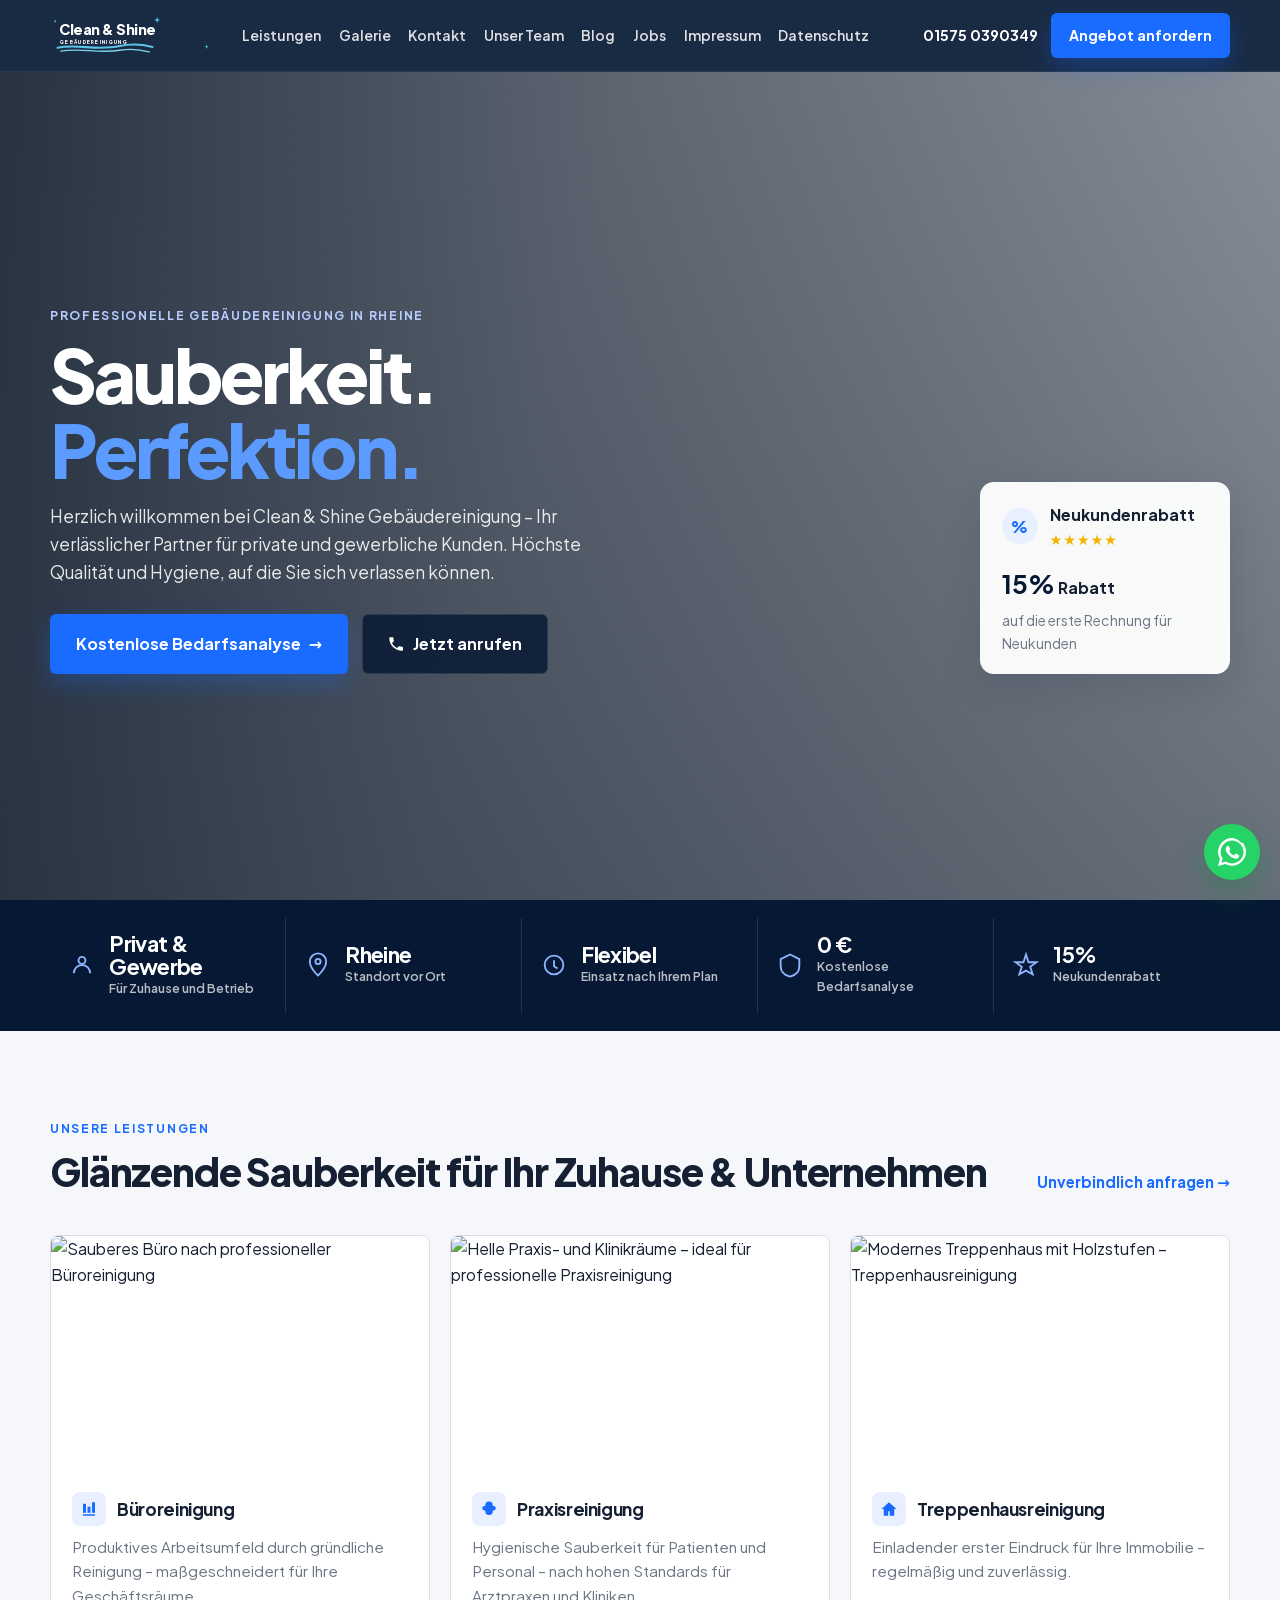
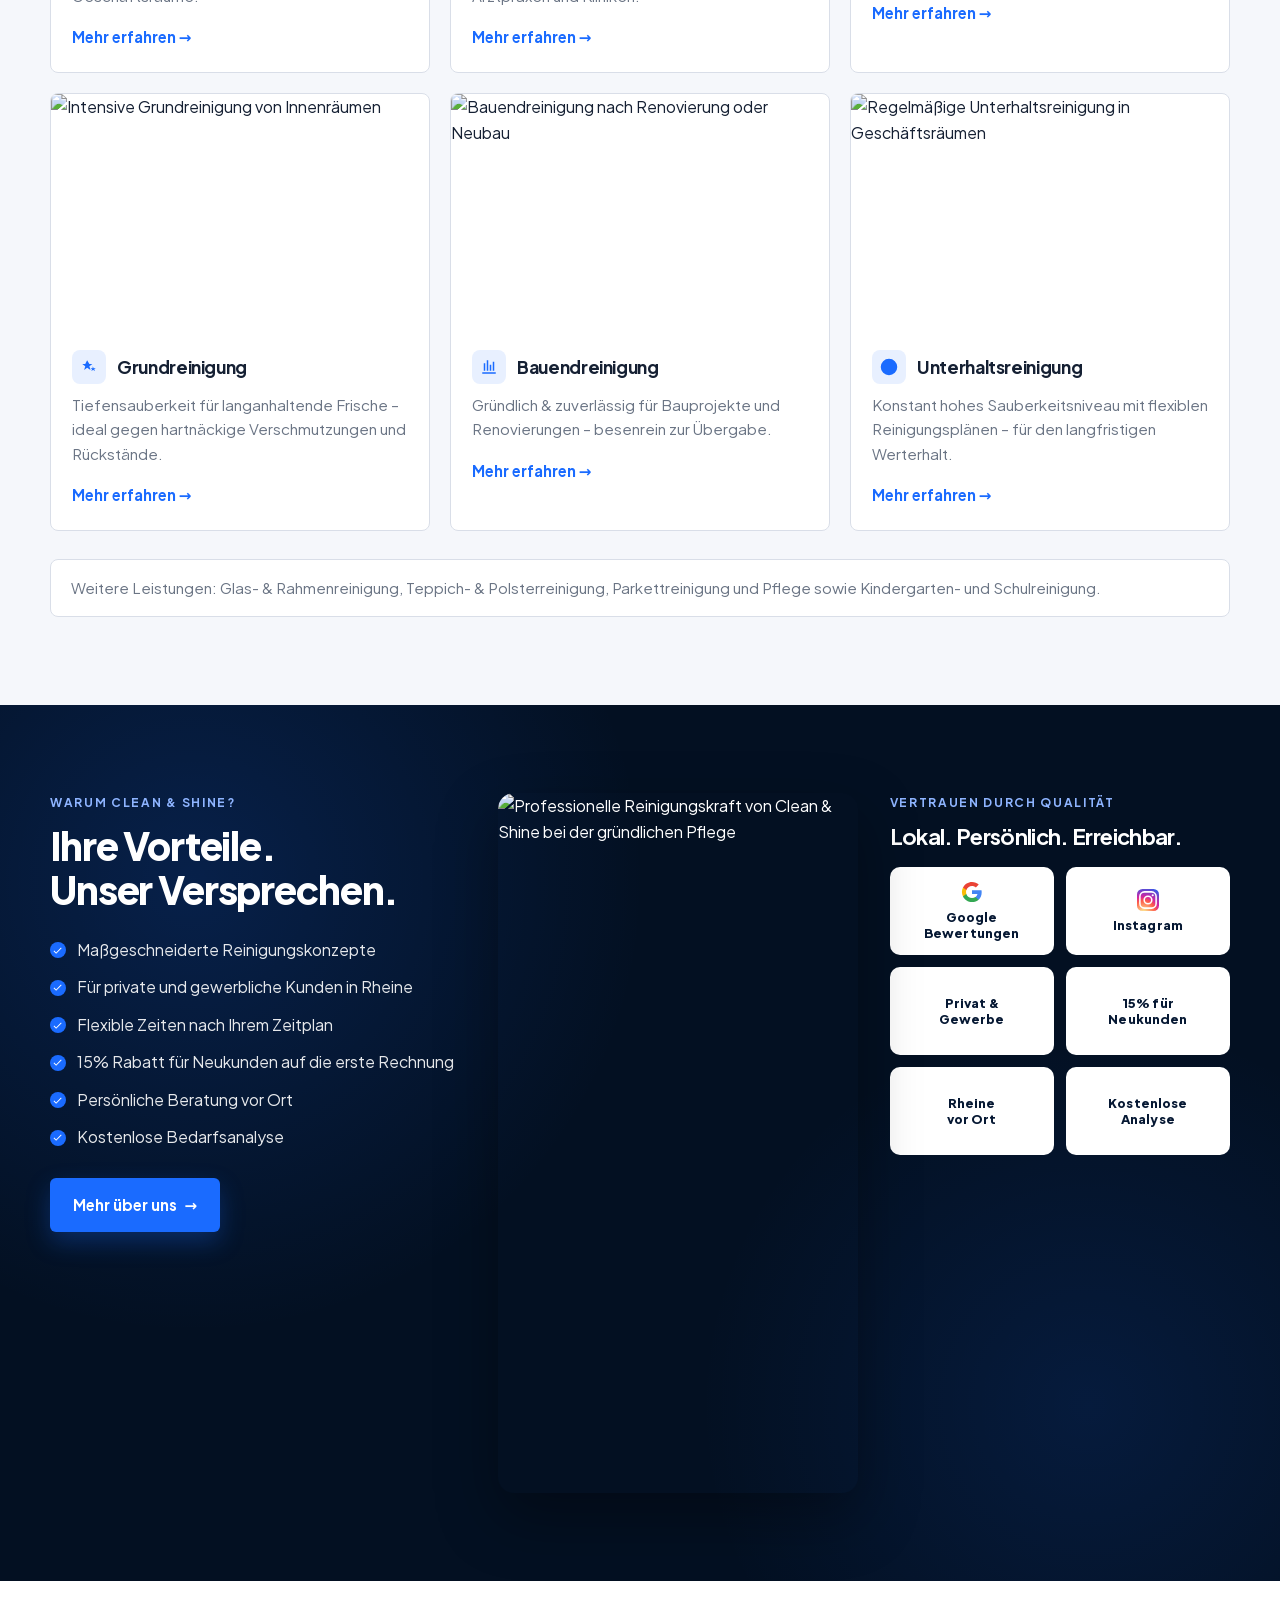
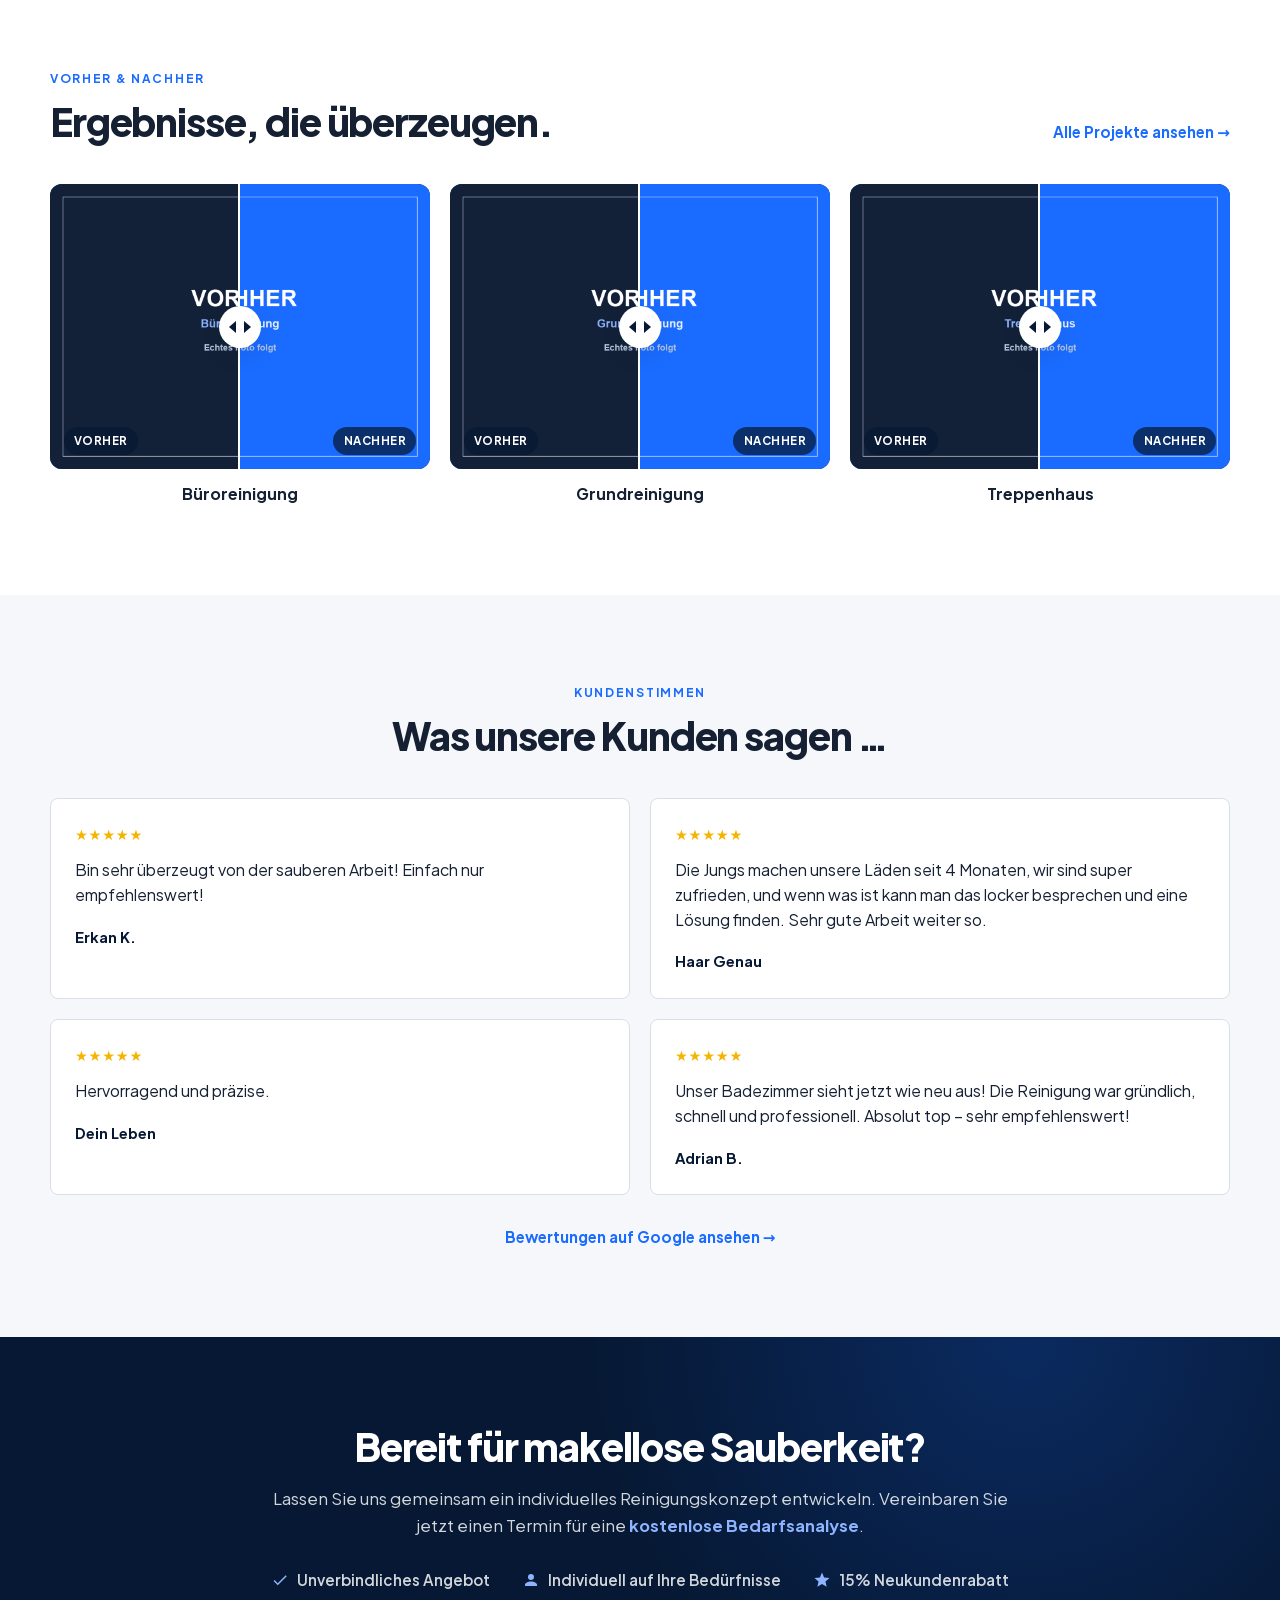
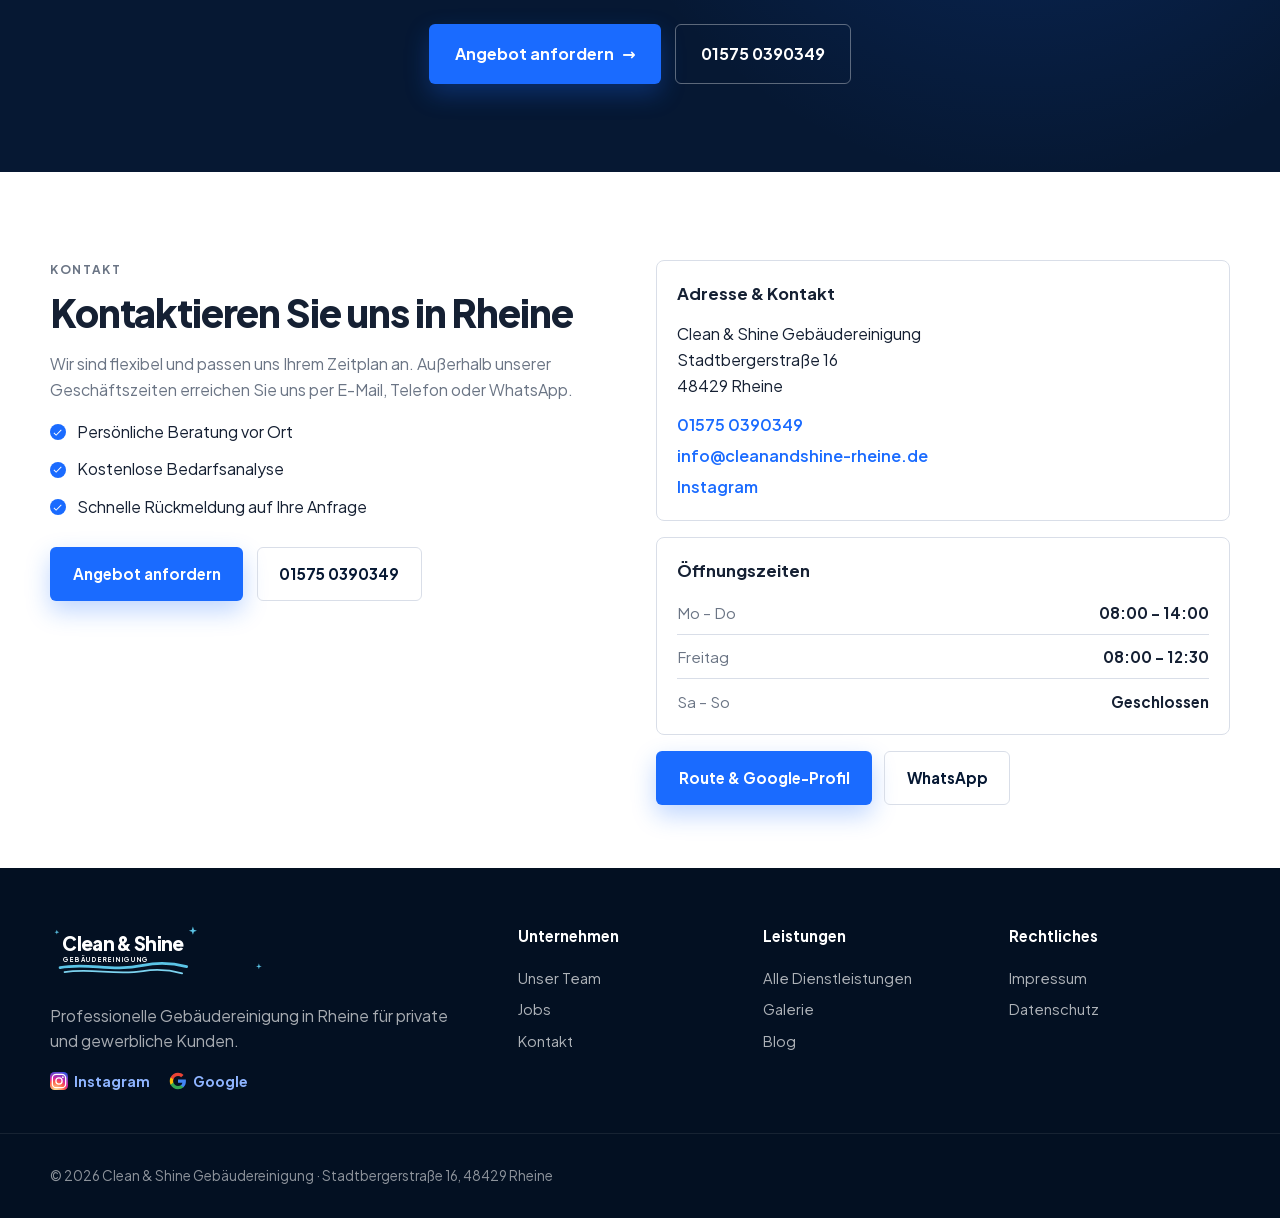
==== commit 18e745dc: "Show the full header nav on desktop and add a WhatsApp button. Mehr now only appears when links do n" ====
--- a/index.html
+++ b/index.html
@@ -21,8 +21,8 @@
   <link rel="icon" href="assets/favicon.svg" type="image/svg+xml">
   <link rel="icon" href="assets/favicon.ico" sizes="32x32">
   <link rel="apple-touch-icon" href="assets/apple-touch-icon.png">
-  <link rel="stylesheet" href="css/fonts.css?v=4">
-  <link rel="stylesheet" href="css/styles.css?v=4">
+  <link rel="stylesheet" href="css/fonts.css?v=6">
+  <link rel="stylesheet" href="css/styles.css?v=6">
   <script type="application/ld+json">
   {
     "@context": "https://schema.org",
@@ -91,20 +91,21 @@
       </button>
 
       <div class="mobile-panel" id="mobile-panel">
-        <nav class="site-nav" id="site-nav" aria-label="Hauptnavigation">
+        <nav class="site-nav" id="site-nav" data-overflow-nav aria-label="Hauptnavigation">
           <ul>
             <li><a href="dienstleistungen.html">Leistungen</a></li>
             <li><a href="galerie.html">Galerie</a></li>
             <li><a href="kontakt.html">Kontakt</a></li>
-            <li class="has-dropdown">
-              <a href="unser-team.html">Mehr <span aria-hidden="true">▾</span></a>
-              <ul class="dropdown">
             <li><a href="unser-team.html">Unser Team</a></li>
             <li><a href="blog.html">Blog</a></li>
             <li><a href="jobs.html">Jobs</a></li>
             <li><a href="impressum.html">Impressum</a></li>
             <li><a href="datenschutz.html">Datenschutz</a></li>
-              </ul>
+            <li class="has-dropdown nav-more" hidden>
+              <button class="nav-more-btn" type="button" aria-expanded="false" aria-haspopup="true">
+                Mehr <span aria-hidden="true">▾</span>
+              </button>
+              <ul class="dropdown"></ul>
             </li>
           </ul>
         </nav>
@@ -601,6 +602,10 @@
     </div>
   </footer>
 
-  <script src="js/main.js?v=4" defer></script>
+  <a class="whatsapp-float" href="https://wa.me/4915750390349" target="_blank" rel="noopener noreferrer" aria-label="Per WhatsApp schreiben">
+    <svg viewBox="0 0 24 24" aria-hidden="true" focusable="false"><path fill="currentColor" d="M17.47 14.38c-.28-.14-1.67-.82-1.93-.92-.26-.1-.45-.14-.64.14-.19.28-.74.92-.9 1.1-.17.19-.33.21-.61.07-.28-.14-1.18-.43-2.25-1.38-.83-.74-1.39-1.65-1.55-1.93-.16-.28-.02-.43.12-.57.13-.13.28-.33.43-.5.14-.17.19-.28.28-.47.1-.19.05-.35-.02-.5-.07-.14-.64-1.54-.88-2.11-.23-.55-.47-.48-.64-.48h-.55c-.19 0-.5.07-.76.35-.26.28-1 1-1 2.43s1.02 2.82 1.17 3.02c.14.19 2.01 3.07 4.87 4.3 1.81.78 2.52.86 3.43.72.52-.08 1.67-.68 1.9-1.34.24-.66.24-1.22.17-1.34-.07-.11-.25-.18-.53-.32zM12.04 21.8h-.01a9.8 9.8 0 0 1-4.99-1.37l-.36-.21-3.7.97.99-3.61-.23-.37a9.8 9.8 0 1 1 8.3 4.59zm8.29-17.13A11.76 11.76 0 0 0 12.03 0C5.44 0 .08 5.35.08 11.93c0 2.1.55 4.15 1.6 5.96L0 24l6.26-1.64a11.9 11.9 0 0 0 5.77 1.47h.01c6.59 0 11.95-5.36 11.95-11.94 0-3.19-1.24-6.19-3.5-8.44z"/></svg>
+  </a>
+
+  <script src="js/main.js?v=6" defer></script>
 </body>
 </html>
--- a/css/styles.css
+++ b/css/styles.css
@@ -236,32 +236,60 @@
   margin-left: auto;
   display: flex;
   align-items: center;
-  gap: 1rem;
+  justify-content: flex-end;
+  gap: 1.15rem;
+  min-width: 0;
+  flex: 1 1 auto;
 }
 
 .site-nav {
   margin-left: 0;
+  min-width: 0;
+  flex: 1 1 auto;
 }
 
 .site-nav > ul {
   display: flex;
   align-items: center;
-  gap: 0.15rem;
-}
-
-.site-nav a {
+  justify-content: flex-start;
+  flex-wrap: nowrap;
+  gap: 0.1rem;
+}
+
+.site-nav > ul > li > a {
+  white-space: nowrap;
+}
+
+.site-nav a,
+.nav-more-btn {
   color: rgba(255, 255, 255, 0.86);
   font-size: 0.88rem;
   font-weight: 600;
-  padding: 0.4rem 0.55rem;
+  padding: 0.4rem 0.5rem;
   border-radius: 6px;
   transition: color 0.2s ease, background 0.2s ease;
 }
 
+.nav-more-btn {
+  border: 0;
+  background: transparent;
+  font: inherit;
+  cursor: pointer;
+  white-space: nowrap;
+}
+
 .site-nav a:hover,
-.site-nav a.is-active {
+.site-nav a.is-active,
+.nav-more-btn:hover,
+.nav-more-btn.is-active,
+.nav-more-btn[aria-expanded="true"] {
   color: var(--white);
   background: rgba(255, 255, 255, 0.08);
+}
+
+.nav-more .dropdown {
+  left: auto;
+  right: 0;
 }
 
 .has-dropdown {
@@ -284,7 +312,8 @@
 }
 
 .has-dropdown:hover .dropdown,
-.has-dropdown:focus-within .dropdown {
+.has-dropdown:focus-within .dropdown,
+.has-dropdown.is-open .dropdown {
   opacity: 1;
   visibility: visible;
   transform: translateY(0);
@@ -1330,6 +1359,43 @@
   color: rgba(255, 255, 255, 0.55);
 }
 
+.whatsapp-float {
+  position: fixed;
+  right: 1.25rem;
+  bottom: 1.25rem;
+  z-index: 90;
+  width: 56px;
+  height: 56px;
+  border-radius: 50%;
+  background: #25d366;
+  color: var(--white);
+  display: grid;
+  place-items: center;
+  box-shadow: 0 12px 28px rgba(20, 140, 70, 0.38);
+  transition: transform 0.2s var(--ease), background 0.2s ease;
+}
+
+.whatsapp-float svg {
+  width: 28px;
+  height: 28px;
+}
+
+.whatsapp-float:hover,
+.whatsapp-float:focus-visible {
+  color: var(--white);
+  background: #1ebe57;
+  transform: translateY(-2px);
+}
+
+@media (max-width: 860px) {
+  .whatsapp-float {
+    right: 1rem;
+    bottom: 1rem;
+    width: 52px;
+    height: 52px;
+  }
+}
+
 /* Responsive */
 @media (max-width: 1200px) {
   .why-grid {
@@ -1390,9 +1456,14 @@
     display: block;
   }
 
+  .nav-more {
+    display: none !important;
+  }
+
   .mobile-panel {
     display: none;
     margin-left: 0;
+    flex: none;
   }
 
   .mobile-panel.is-open {
